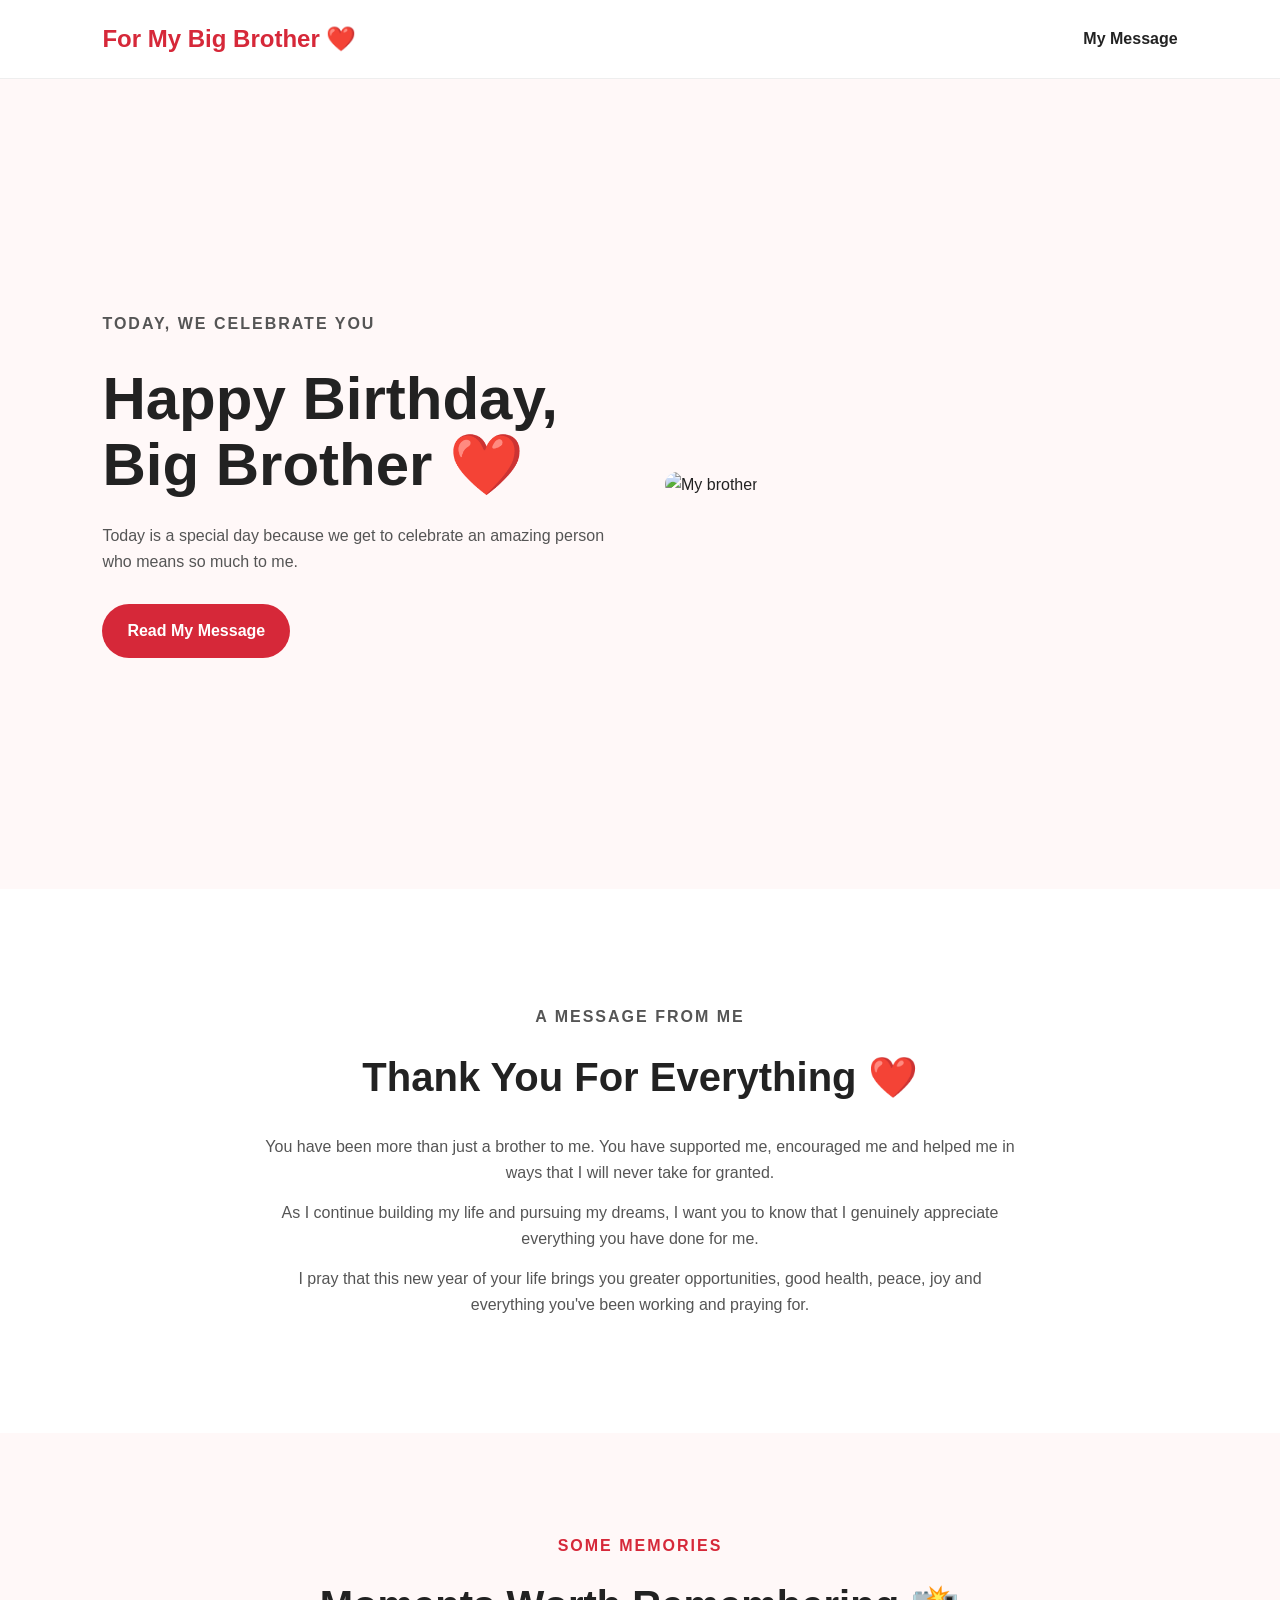
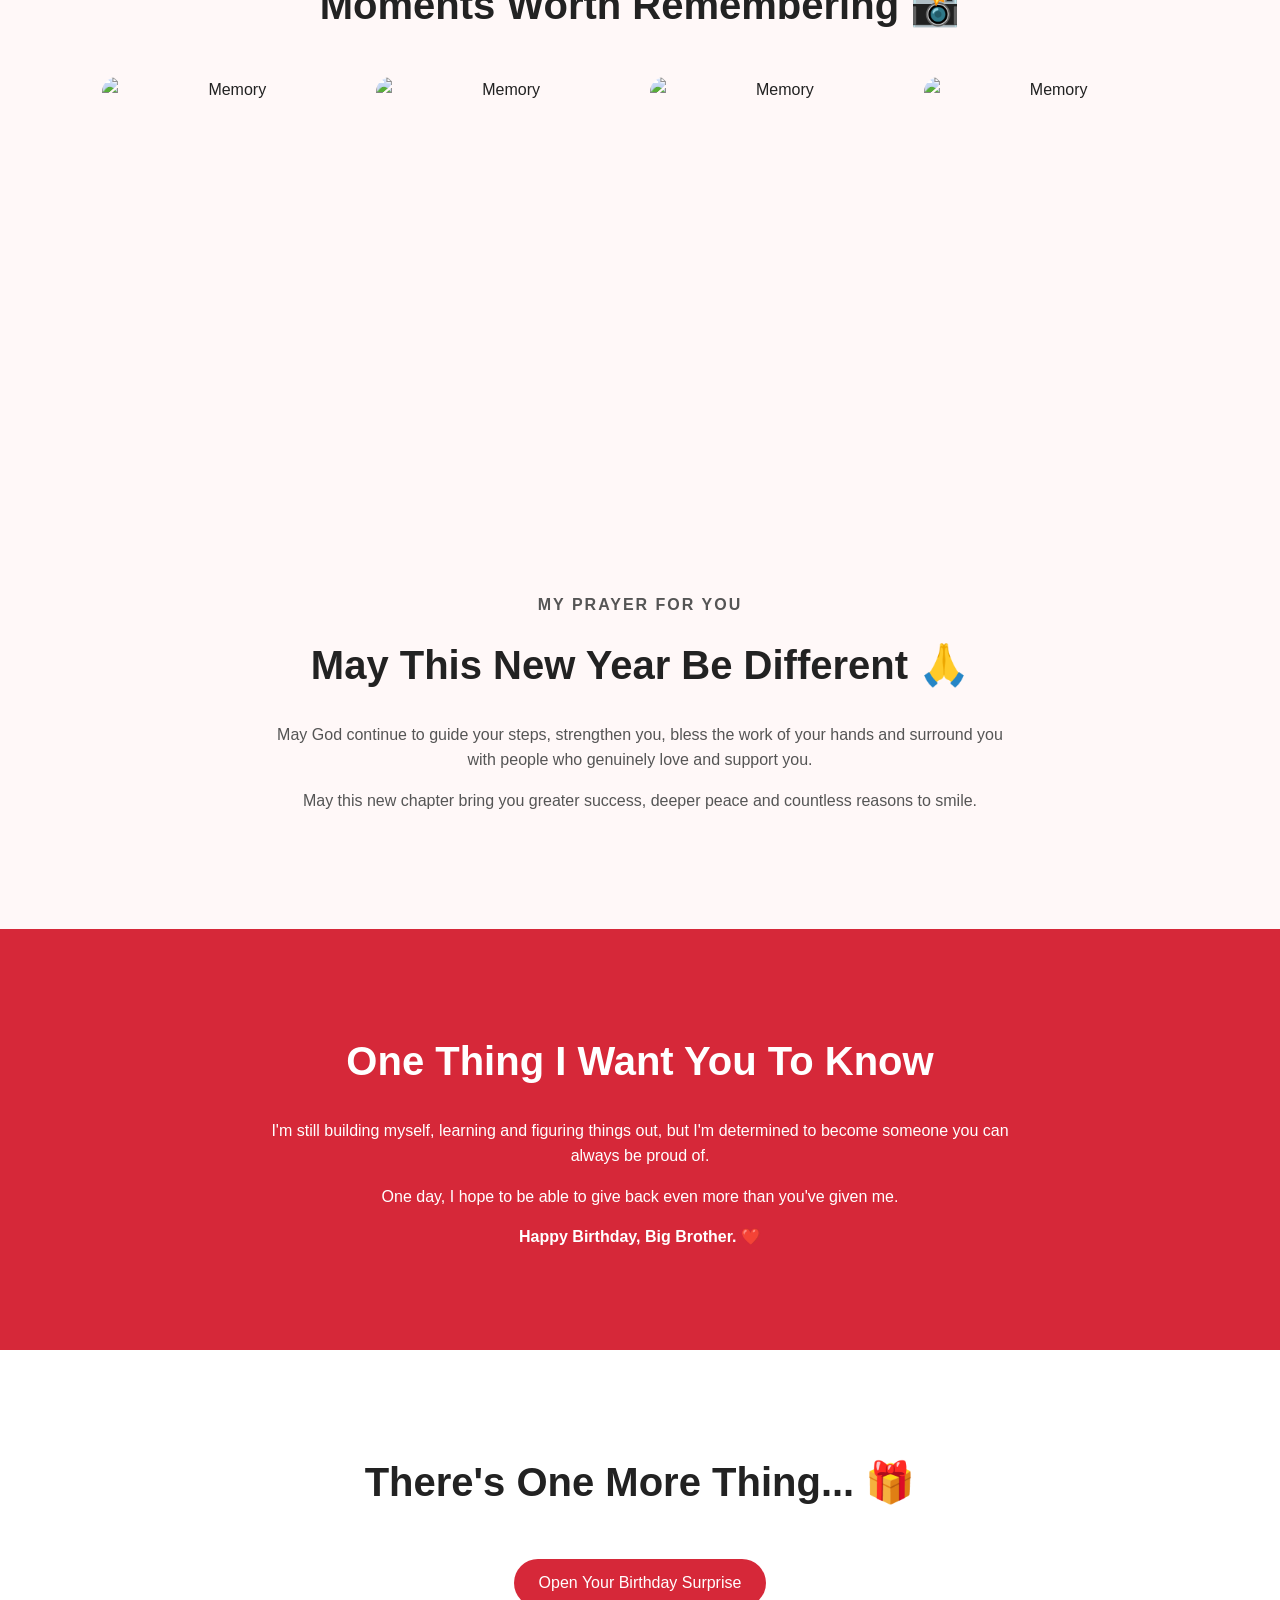
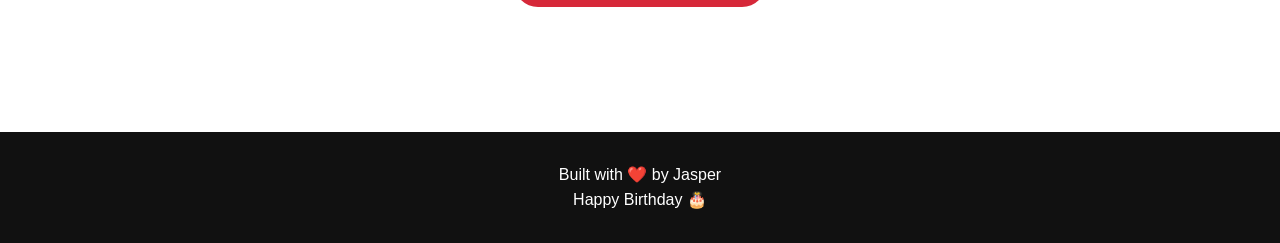
==== index.html @ bd984896 "first commit" ====
<!doctype html>
<html lang="en">
  <head>
    <meta charset="UTF-8" />
    <meta name="viewport" content="width=device-width, initial-scale=1.0" />

    <title>Happy Birthday, Big Brother ❤️</title>

    <link rel="stylesheet" href="style.css" />
  </head>

  <body>
    <header>
      <nav>
        <h2>For My Big Brother ❤️</h2>

        <a href="#message">My Message</a>
      </nav>
    </header>

    <main>
      <!-- Hero Section -->
      <section class="hero">
        <div class="hero-content">
          <p class="small-text">TODAY, WE CELEBRATE YOU</p>

          <h1>
            Happy Birthday,<br />
            Big Brother ❤️
          </h1>

          <p>
            Today is a special day because we get to celebrate an amazing person
            who means so much to me.
          </p>

          <a href="#message" class="btn"> Read My Message </a>
        </div>

        <div class="hero-image">
          <img src="images/brother1.jpg" alt="My brother" />
        </div>
      </section>

      <!-- Appreciation Section -->
      <section id="message" class="message">
        <p class="small-text">A MESSAGE FROM ME</p>

        <h2>Thank You For Everything ❤️</h2>

        <p>
          You have been more than just a brother to me. You have supported me,
          encouraged me and helped me in ways that I will never take for
          granted.
        </p>

        <p>
          As I continue building my life and pursuing my dreams, I want you to
          know that I genuinely appreciate everything you have done for me.
        </p>

        <p>
          I pray that this new year of your life brings you greater
          opportunities, good health, peace, joy and everything you've been
          working and praying for.
        </p>
      </section>

      <!-- Gallery -->
      <section class="gallery-section">
        <p class="small-text">SOME MEMORIES</p>

        <h2>Moments Worth Remembering 📸</h2>

        <div class="gallery">
          <img src="images/brother1.jpg" alt="Memory" />
          <img src="images/brother2.jpg" alt="Memory" />
          <img src="images/brother3.jpg" alt="Memory" />
          <img src="images/brother4.jpg" alt="Memory" />
        </div>
      </section>

      <!-- Prayer -->
      <section class="prayer">
        <p class="small-text">MY PRAYER FOR YOU</p>

        <h2>May This New Year Be Different 🙏</h2>

        <p>
          May God continue to guide your steps, strengthen you, bless the work
          of your hands and surround you with people who genuinely love and
          support you.
        </p>

        <p>
          May this new chapter bring you greater success, deeper peace and
          countless reasons to smile.
        </p>
      </section>

      <!-- Promise -->
      <section class="promise">
        <h2>One Thing I Want You To Know</h2>

        <p>
          I'm still building myself, learning and figuring things out, but I'm
          determined to become someone you can always be proud of.
        </p>

        <p>
          One day, I hope to be able to give back even more than you've given
          me.
        </p>

        <strong> Happy Birthday, Big Brother. ❤️ </strong>
      </section>

      <!-- Surprise -->
      <section class="surprise">
        <h2>There's One More Thing... 🎁</h2>

        <button id="surpriseBtn">Open Your Birthday Surprise</button>

        <p id="surpriseMessage"></p>
      </section>
    </main>

    <footer>
      <p>Built with ❤️ by Jasper</p>

      <p>Happy Birthday 🎂</p>
    </footer>

    <script src="script.js"></script>
  </body>
</html>
---- style.css ----
* {
    margin: 0;
    padding: 0;
    box-sizing: border-box;
}

html {
    scroll-behavior: smooth;
}

body {
    font-family: Arial, sans-serif;
    line-height: 1.6;
    background: #fff8f8;
    color: #222;
}

header {
    padding: 20px 8%;
    background: white;
    border-bottom: 1px solid #eee;
}

nav {
    display: flex;
    justify-content: space-between;
    align-items: center;
}

nav h2 {
    color: #d62839;
}

nav a {
    text-decoration: none;
    color: #222;
    font-weight: bold;
}

.hero {
    min-height: 90vh;
    padding: 70px 8%;
    display: flex;
    align-items: center;
    justify-content: space-between;
    gap: 50px;
}

.hero-content {
    flex: 1;
}

.small-text {
    color: #d62839;
    font-weight: bold;
    letter-spacing: 2px;
    margin-bottom: 15px;
}

.hero h1 {
    font-size: 60px;
    line-height: 1.1;
    margin-bottom: 25px;
}

.hero p {
    max-width: 550px;
    margin-bottom: 30px;
    color: #555;
}

.hero-image {
    flex: 1;
}

.hero-image img {
    width: 100%;
    max-width: 500px;
    height: 550px;
    object-fit: cover;
    border-radius: 25px;
}

.btn {
    display: inline-block;
    padding: 14px 25px;
    background: #d62839;
    color: white;
    text-decoration: none;
    border-radius: 30px;
    font-weight: bold;
}

.message,
.prayer,
.promise,
.surprise,
.gallery-section {
    padding: 100px 8%;
    text-align: center;
}

.message {
    background: white;
}

.message h2,
.prayer h2,
.promise h2,
.surprise h2,
.gallery-section h2 {
    font-size: 40px;
    margin-bottom: 25px;
}

.message p,
.prayer p,
.promise p {
    max-width: 750px;
    margin: 15px auto;
    color: #555;
}

.gallery {
    display: grid;
    grid-template-columns: repeat(4, 1fr);
    gap: 20px;
    margin-top: 40px;
}

.gallery img {
    width: 100%;
    height: 300px;
    object-fit: cover;
    border-radius: 15px;
}

.promise {
    background: #d62839;
    color: white;
}

.promise p {
    color: white;
}

.surprise {
    background: white;
}

.surprise button {
    border: none;
    padding: 15px 25px;
    border-radius: 30px;
    background: #d62839;
    color: white;
    font-size: 16px;
    cursor: pointer;
    margin-top: 20px;
}

#surpriseMessage {
    margin-top: 25px;
    font-size: 20px;
    font-weight: bold;
}

footer {
    padding: 30px;
    text-align: center;
    background: #111;
    color: white;
}

@media (max-width: 768px) {

    nav {
        flex-direction: column;
        gap: 10px;
        text-align: center;
    }

    .hero {
        flex-direction: column;
        text-align: center;
        padding-top: 50px;
    }

    .hero h1 {
        font-size: 42px;
    }

    .hero-image img {
        height: 400px;
    }

    .gallery {
        grid-template-columns: repeat(2, 1fr);
    }

    .gallery img {
        height: 220px;
    }

    .message h2,
    .prayer h2,
    .promise h2,
    .surprise h2,
    .gallery-section h2 {
        font-size: 30px;
    }
}
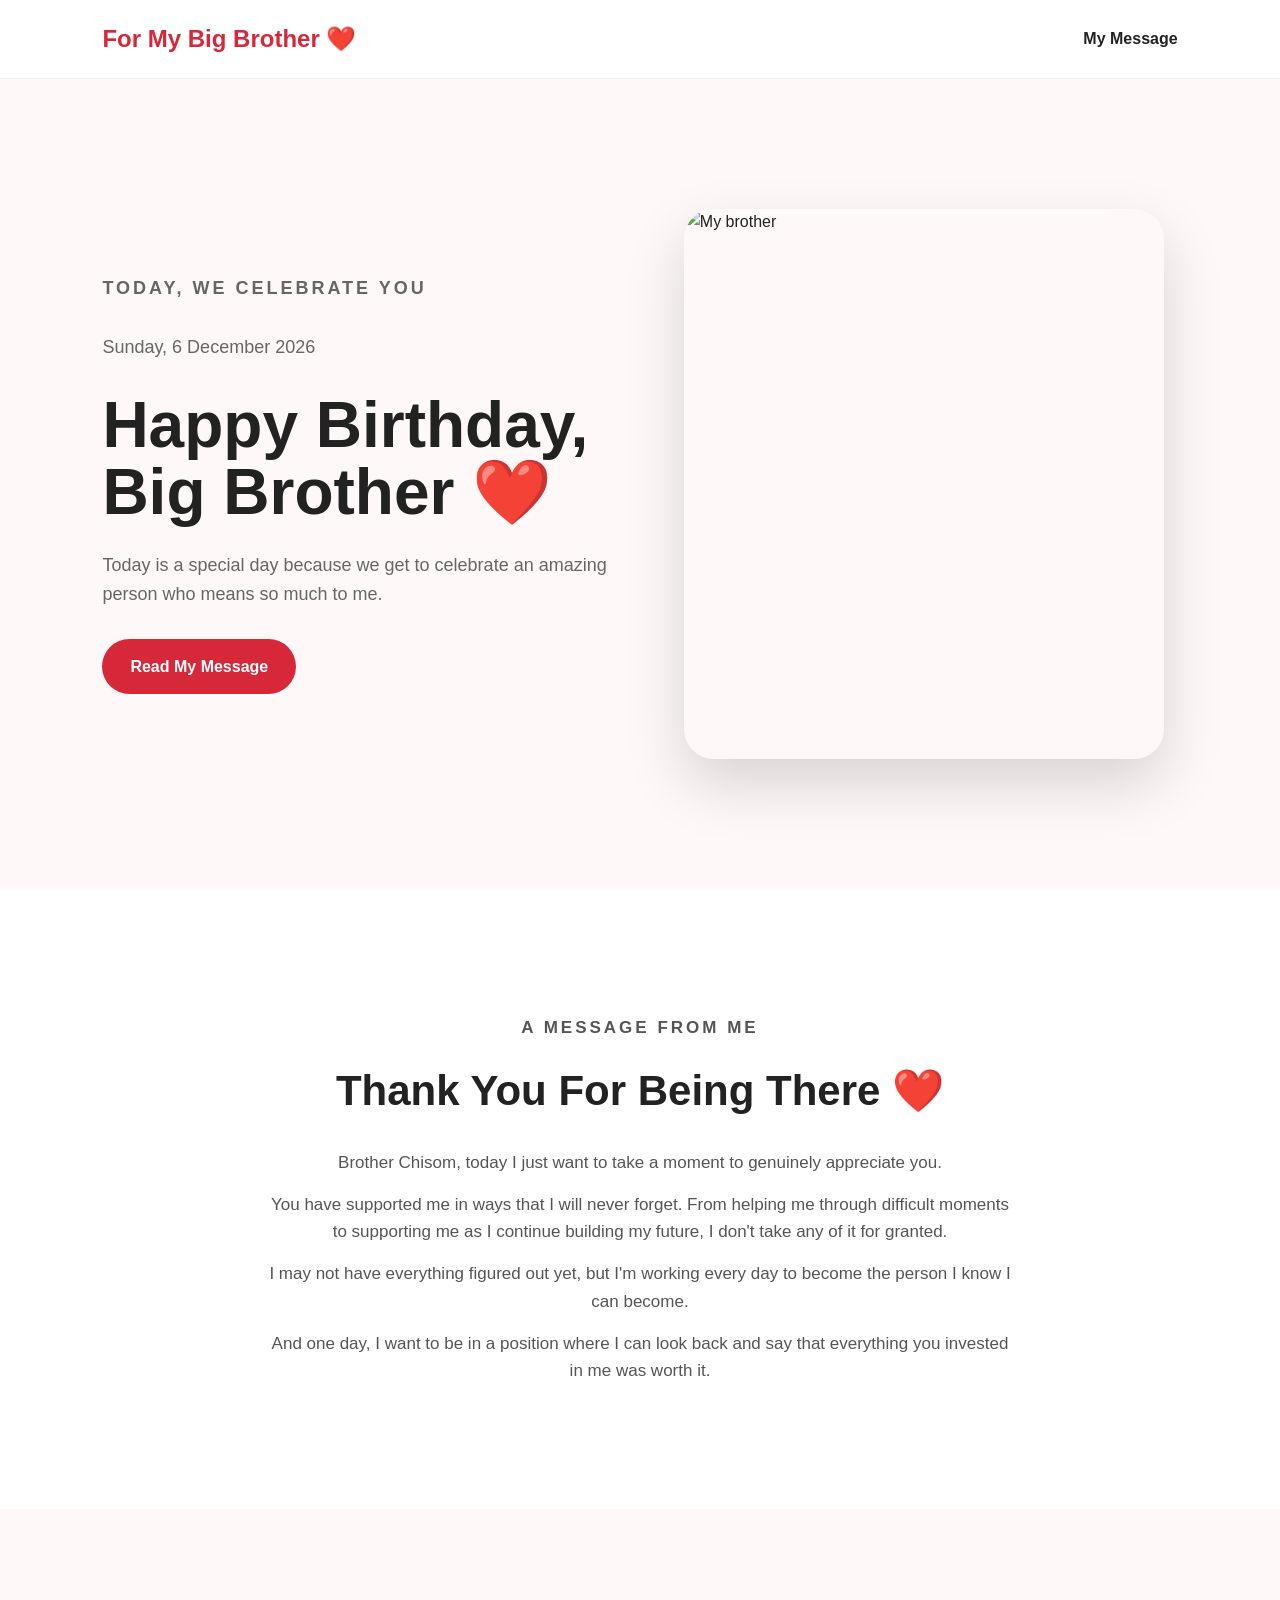
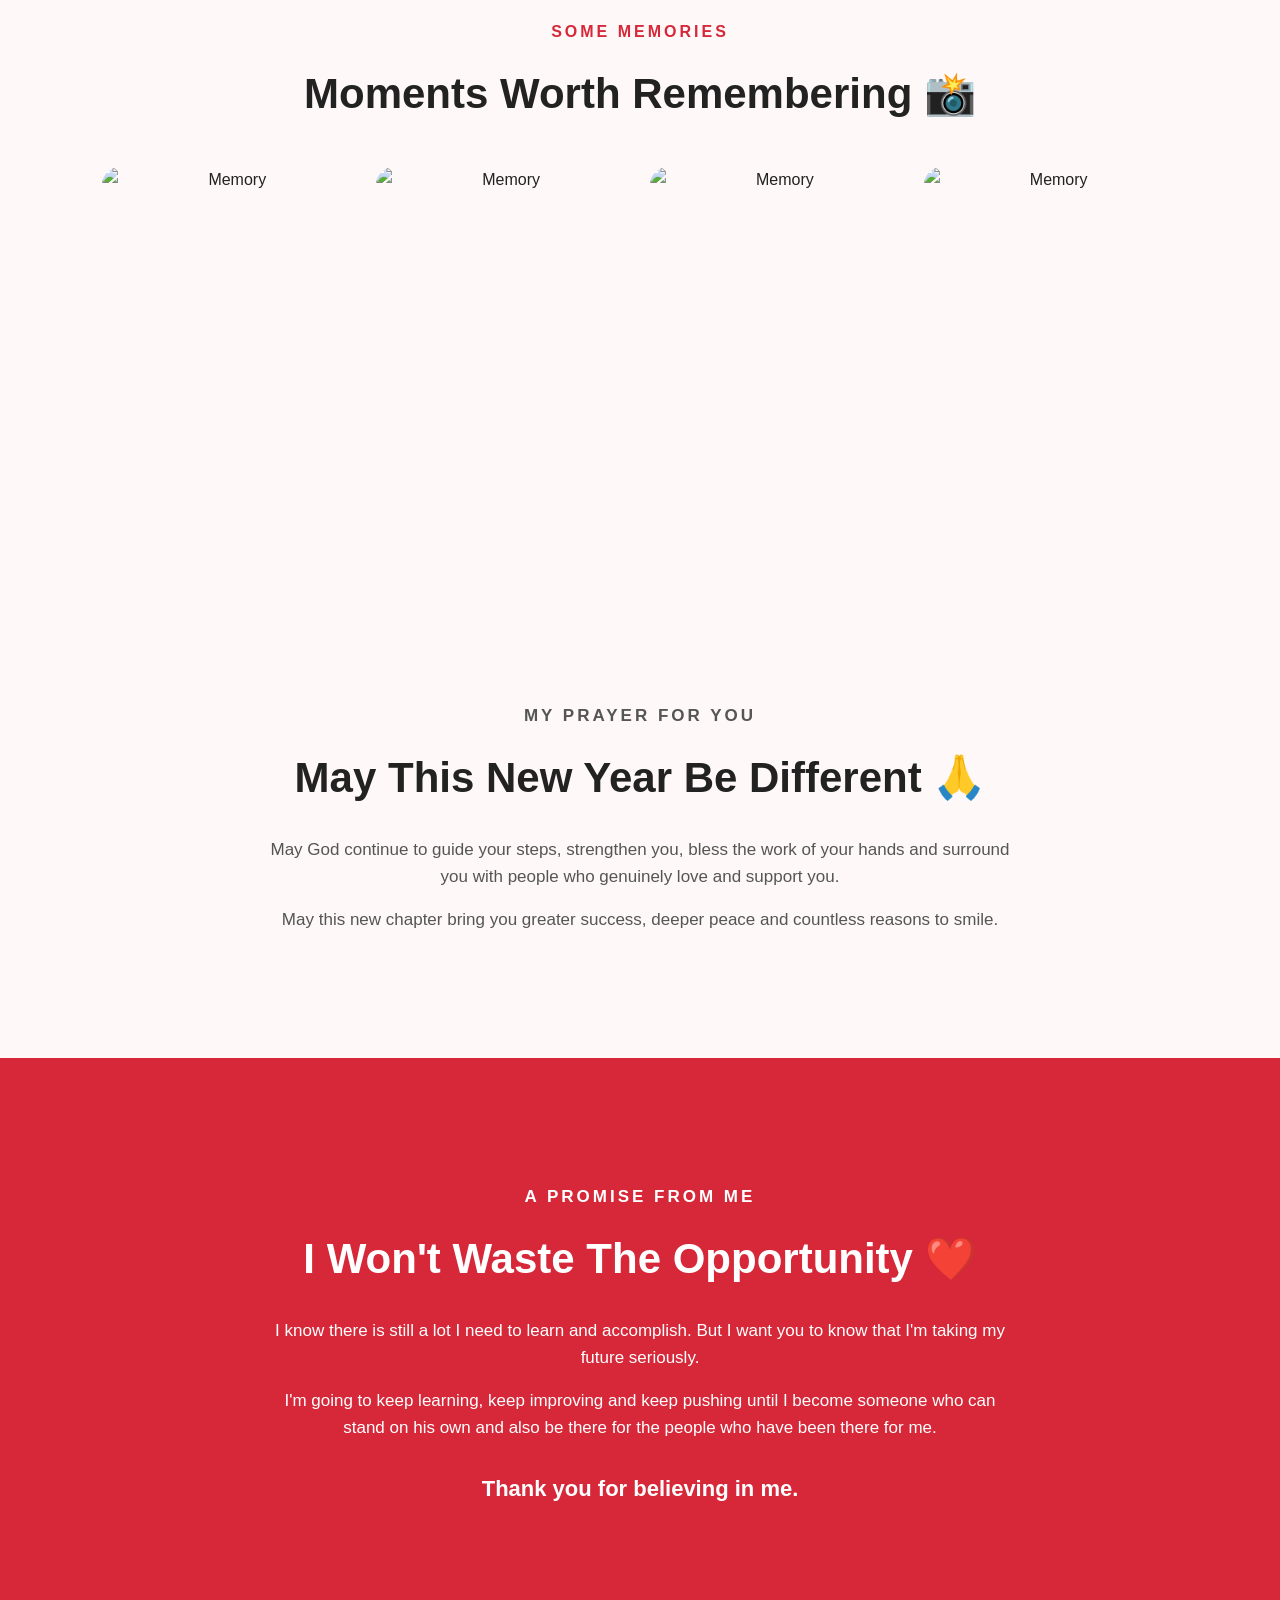
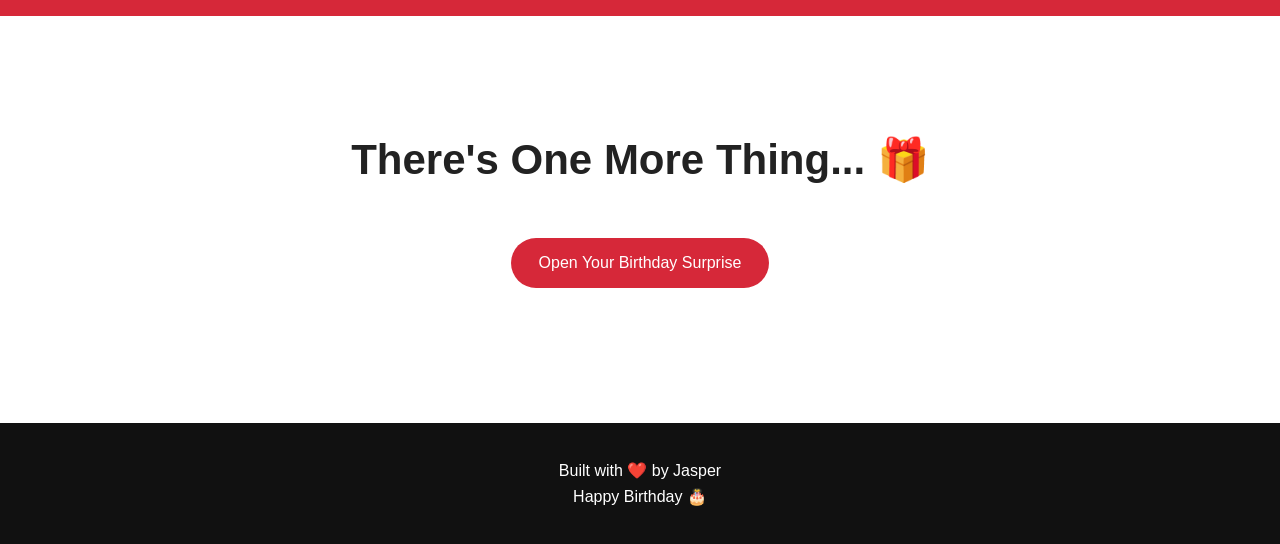
==== commit 702696ef: "Changed the style and updated the html and other functionalities in javascript" ====
--- a/index.html
+++ b/index.html
@@ -24,6 +24,8 @@
         <div class="hero-content">
           <p class="small-text">TODAY, WE CELEBRATE YOU</p>
 
+          <p id="birthdayDate"></p>
+          
           <h1>
             Happy Birthday,<br />
             Big Brother ❤️
@@ -43,28 +45,35 @@
       </section>
 
       <!-- Appreciation Section -->
-      <section id="message" class="message">
+    <section id="message" class="message">
+
         <p class="small-text">A MESSAGE FROM ME</p>
 
-        <h2>Thank You For Everything ❤️</h2>
+        <h2>Thank You For Being There ❤️</h2>
 
         <p>
-          You have been more than just a brother to me. You have supported me,
-          encouraged me and helped me in ways that I will never take for
-          granted.
+            Brother Chisom, today I just want to take a moment
+            to genuinely appreciate you.
         </p>
 
         <p>
-          As I continue building my life and pursuing my dreams, I want you to
-          know that I genuinely appreciate everything you have done for me.
+            You have supported me in ways that I will never forget.
+            From helping me through difficult moments to supporting
+            me as I continue building my future, I don't take any
+            of it for granted.
         </p>
 
         <p>
-          I pray that this new year of your life brings you greater
-          opportunities, good health, peace, joy and everything you've been
-          working and praying for.
+            I may not have everything figured out yet, but I'm working
+            every day to become the person I know I can become.
         </p>
-      </section>
+
+        <p>
+            And one day, I want to be in a position where I can look
+            back and say that everything you invested in me was worth it.
+        </p>
+
+    </section>
 
       <!-- Gallery -->
       <section class="gallery-section">
@@ -99,21 +108,29 @@
       </section>
 
       <!-- Promise -->
-      <section class="promise">
-        <h2>One Thing I Want You To Know</h2>
+     <section class="promise">
+
+        <p class="small-text">A PROMISE FROM ME</p>
+
+        <h2>I Won't Waste The Opportunity ❤️</h2>
 
         <p>
-          I'm still building myself, learning and figuring things out, but I'm
-          determined to become someone you can always be proud of.
+            I know there is still a lot I need to learn and accomplish.
+            But I want you to know that I'm taking my future seriously.
         </p>
 
         <p>
-          One day, I hope to be able to give back even more than you've given
-          me.
+            I'm going to keep learning, keep improving and keep pushing
+            until I become someone who can stand on his own and also
+            be there for the people who have been there for me.
         </p>
 
-        <strong> Happy Birthday, Big Brother. ❤️ </strong>
+        <strong>
+            Thank you for believing in me.
+        </strong>
+
       </section>
+
 
       <!-- Surprise -->
       <section class="surprise">
--- a/style.css
+++ b/style.css
@@ -17,8 +17,11 @@
 
 header {
     padding: 20px 8%;
-    background: white;
+    background: rgba(255, 255, 255, 0.95);
     border-bottom: 1px solid #eee;
+    position: sticky;
+    top: 0;
+    z-index: 1000;
 }
 
 nav {
@@ -39,11 +42,11 @@
 
 .hero {
     min-height: 90vh;
-    padding: 70px 8%;
+    padding: 80px 8%;
     display: flex;
     align-items: center;
     justify-content: space-between;
-    gap: 50px;
+    gap: 60px;
 }
 
 .hero-content {
@@ -53,42 +56,52 @@
 .small-text {
     color: #d62839;
     font-weight: bold;
-    letter-spacing: 2px;
+    letter-spacing: 3px;
     margin-bottom: 15px;
 }
 
 .hero h1 {
-    font-size: 60px;
-    line-height: 1.1;
+    font-size: 64px;
+    line-height: 1.05;
     margin-bottom: 25px;
 }
 
 .hero p {
     max-width: 550px;
     margin-bottom: 30px;
-    color: #555;
+    color: #666;
+    font-size: 18px;
 }
 
 .hero-image {
     flex: 1;
+    display: flex;
+    justify-content: center;
 }
 
 .hero-image img {
     width: 100%;
-    max-width: 500px;
+    max-width: 480px;
     height: 550px;
     object-fit: cover;
-    border-radius: 25px;
+    border-radius: 30px;
+    box-shadow: 0 25px 60px rgba(0, 0, 0, 0.15);
 }
 
 .btn {
     display: inline-block;
-    padding: 14px 25px;
+    padding: 15px 28px;
     background: #d62839;
     color: white;
     text-decoration: none;
     border-radius: 30px;
     font-weight: bold;
+    transition: 0.3s;
+}
+
+.btn:hover {
+    transform: translateY(-3px);
+    background: #b71f30;
 }
 
 .message,
@@ -96,7 +109,7 @@
 .promise,
 .surprise,
 .gallery-section {
-    padding: 100px 8%;
+    padding: 110px 8%;
     text-align: center;
 }
 
@@ -109,7 +122,7 @@
 .promise h2,
 .surprise h2,
 .gallery-section h2 {
-    font-size: 40px;
+    font-size: 42px;
     margin-bottom: 25px;
 }
 
@@ -119,6 +132,7 @@
     max-width: 750px;
     margin: 15px auto;
     color: #555;
+    font-size: 17px;
 }
 
 .gallery {
@@ -132,7 +146,12 @@
     width: 100%;
     height: 300px;
     object-fit: cover;
-    border-radius: 15px;
+    border-radius: 18px;
+    transition: 0.4s;
+}
+
+.gallery img:hover {
+    transform: scale(1.04);
 }
 
 .promise {
@@ -144,19 +163,30 @@
     color: white;
 }
 
+.promise strong {
+    display: block;
+    margin-top: 30px;
+    font-size: 22px;
+}
+
 .surprise {
     background: white;
 }
 
 .surprise button {
     border: none;
-    padding: 15px 25px;
+    padding: 16px 28px;
     border-radius: 30px;
     background: #d62839;
     color: white;
     font-size: 16px;
     cursor: pointer;
     margin-top: 20px;
+    transition: 0.3s;
+}
+
+.surprise button:hover {
+    transform: translateY(-3px);
 }
 
 #surpriseMessage {
@@ -166,7 +196,7 @@
 }
 
 footer {
-    padding: 30px;
+    padding: 35px;
     text-align: center;
     background: #111;
     color: white;
@@ -187,7 +217,11 @@
     }
 
     .hero h1 {
-        font-size: 42px;
+        font-size: 44px;
+    }
+
+    .hero p {
+        font-size: 16px;
     }
 
     .hero-image img {
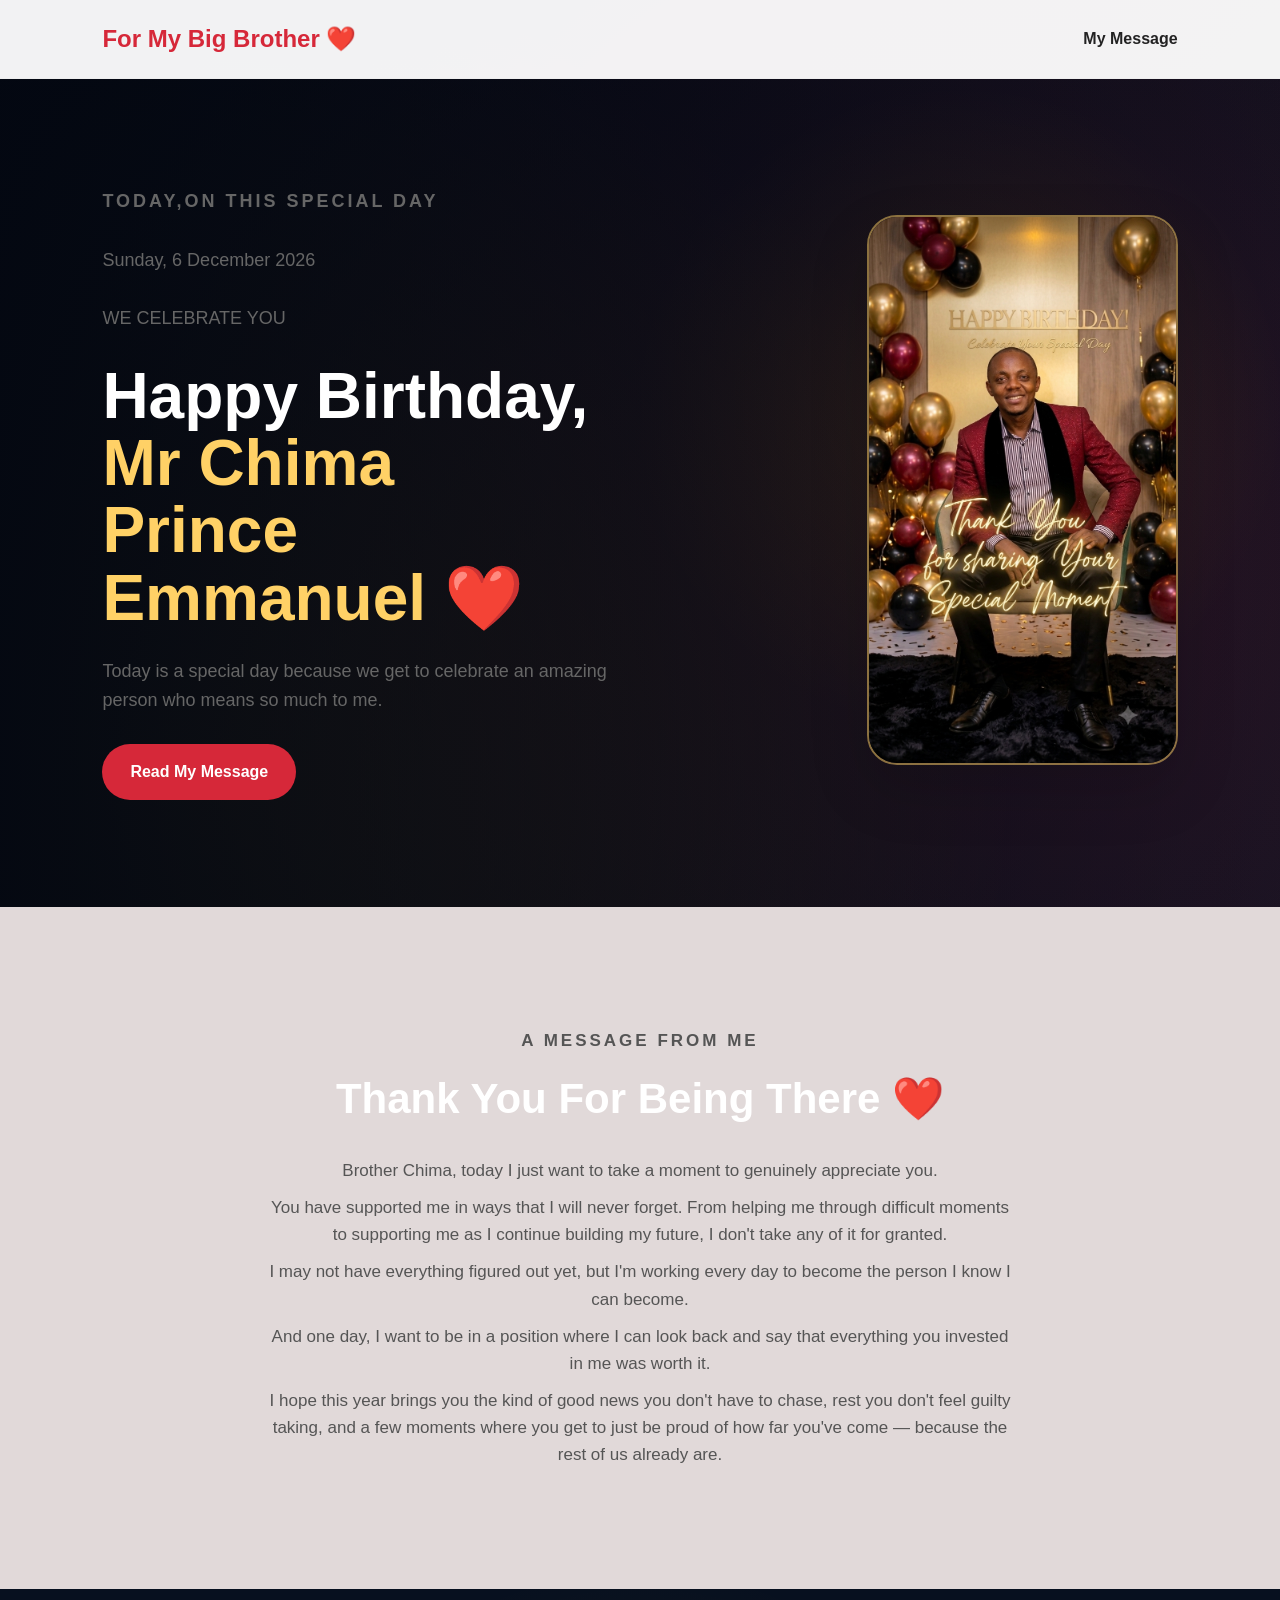
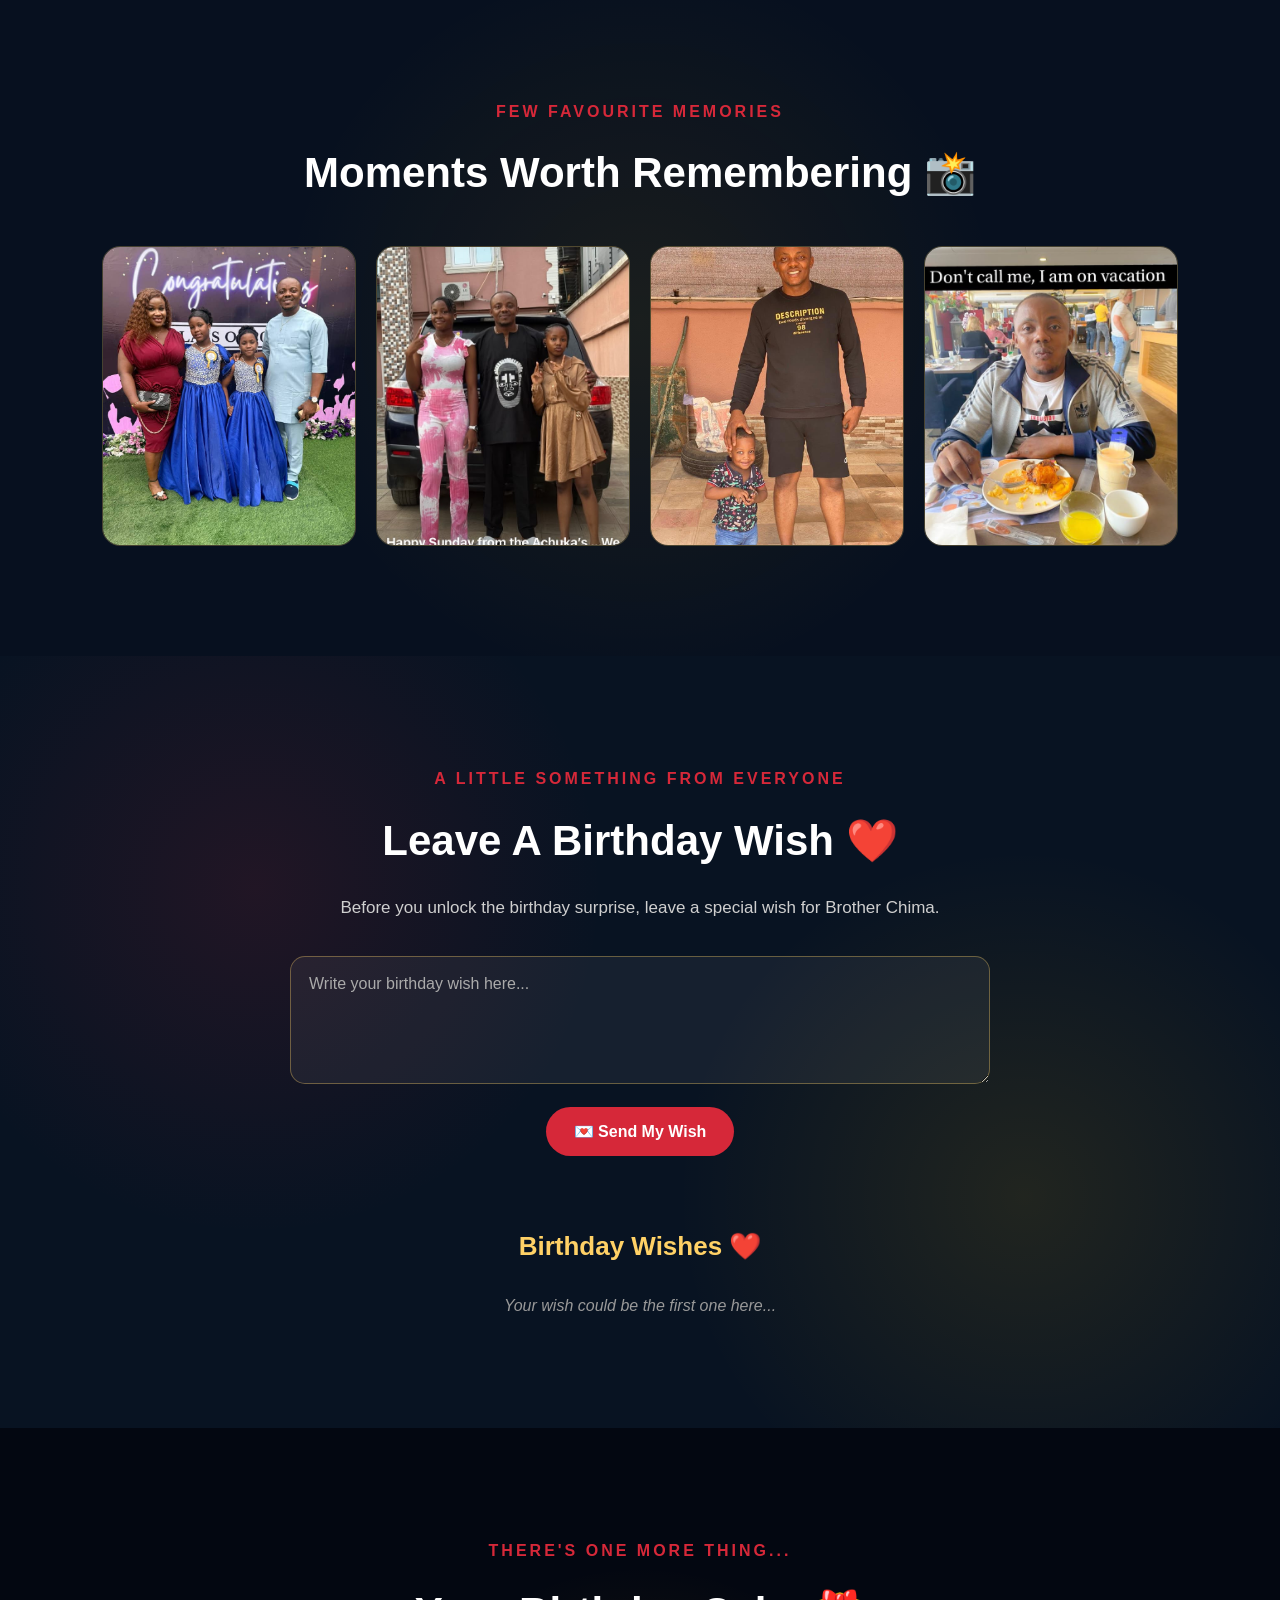
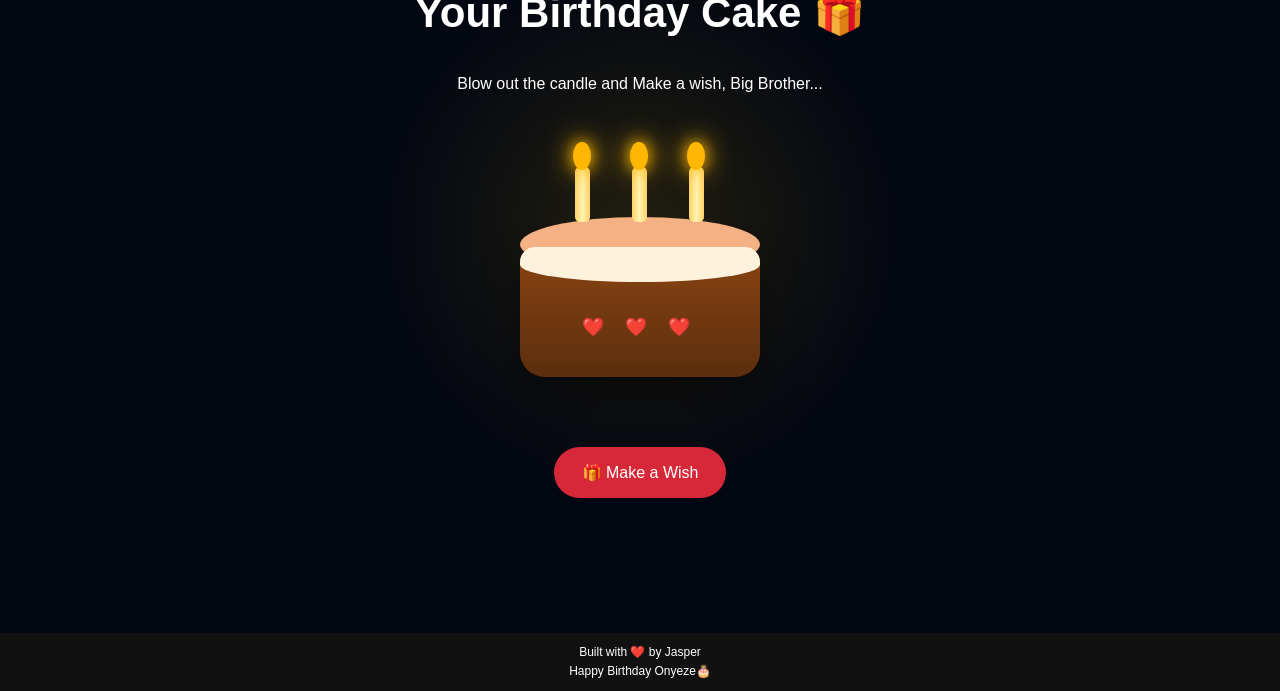
==== commit 2e7289a0: "added features" ====
--- a/index.html
+++ b/index.html
@@ -4,7 +4,7 @@
     <meta charset="UTF-8" />
     <meta name="viewport" content="width=device-width, initial-scale=1.0" />
 
-    <title>Happy Birthday, Big Brother ❤️</title>
+    <title>Happy Birthday Onyeze ❤️</title>
 
     <link rel="stylesheet" href="style.css" />
   </head>
@@ -22,13 +22,15 @@
       <!-- Hero Section -->
       <section class="hero">
         <div class="hero-content">
-          <p class="small-text">TODAY, WE CELEBRATE YOU</p>
+          <p class="small-text">TODAY,ON THIS SPECIAL DAY</p>
 
           <p id="birthdayDate"></p>
-          
+
+          <P>WE CELEBRATE YOU</P>
+
           <h1>
             Happy Birthday,<br />
-            Big Brother ❤️
+            <span class="gold-text">Mr Chima <br> Prince <br> Emmanuel</span> ❤️
           </h1>
 
           <p>
@@ -40,103 +42,123 @@
         </div>
 
         <div class="hero-image">
-          <img src="images/brother1.jpg" alt="My brother" />
+          <img src="images/brother.SittedCorrectWtriteUp.png" alt="My brother" />
         </div>
       </section>
 
       <!-- Appreciation Section -->
-    <section id="message" class="message">
-
+      <section id="message" class="message">
         <p class="small-text">A MESSAGE FROM ME</p>
 
         <h2>Thank You For Being There ❤️</h2>
 
         <p>
-            Brother Chisom, today I just want to take a moment
-            to genuinely appreciate you.
+          Brother Chima, today I just want to take a moment to genuinely
+          appreciate you.
         </p>
 
         <p>
-            You have supported me in ways that I will never forget.
-            From helping me through difficult moments to supporting
-            me as I continue building my future, I don't take any
-            of it for granted.
+          You have supported me in ways that I will never forget. From helping
+          me through difficult moments to supporting me as I continue building
+          my future, I don't take any of it for granted.
         </p>
 
         <p>
-            I may not have everything figured out yet, but I'm working
-            every day to become the person I know I can become.
+          I may not have everything figured out yet, but I'm working every day
+          to become the person I know I can become.
         </p>
 
         <p>
-            And one day, I want to be in a position where I can look
-            back and say that everything you invested in me was worth it.
+          And one day, I want to be in a position where I can look back and say
+          that everything you invested in me was worth it.
         </p>
 
-    </section>
+         <p>I hope this year brings you the kind of good news you don't have to chase, 
+            rest you don't feel guilty taking, and a few moments where you get to just be proud of how far you've come — because the rest of us already are.
+         </p>
+   
+      </section>
 
       <!-- Gallery -->
       <section class="gallery-section">
-        <p class="small-text">SOME MEMORIES</p>
+        <p class="small-text"> FEW FAVOURITE MEMORIES</p>
 
         <h2>Moments Worth Remembering 📸</h2>
 
         <div class="gallery">
-          <img src="images/brother1.jpg" alt="Memory" />
-          <img src="images/brother2.jpg" alt="Memory" />
-          <img src="images/brother3.jpg" alt="Memory" />
-          <img src="images/brother4.jpg" alt="Memory" />
+          <img src="images/brother. WithWife&Twins.jpg" alt="Memory" />
+          <img src="images/brother.WithAmy&Sommie.jpg" alt="Memory" />
+          <img src="images/brother.WithSmallChimaobi.jpg" alt="Memory" />
+          <img src="images/brother.Eating.jpg" alt="Memory" />
         </div>
       </section>
 
-      <!-- Prayer -->
-      <section class="prayer">
-        <p class="small-text">MY PRAYER FOR YOU</p>
+      <!-- Birthday Wishes -->
+      <section class="wishes-section">
+        <p class="small-text">A LITTLE SOMETHING FROM EVERYONE</p>
 
-        <h2>May This New Year Be Different 🙏</h2>
+        <h2>Leave A Birthday Wish ❤️</h2>
 
         <p>
-          May God continue to guide your steps, strengthen you, bless the work
-          of your hands and surround you with people who genuinely love and
-          support you.
+          Before you unlock the birthday surprise, leave a special wish
+          for Brother Chima.
         </p>
 
-        <p>
-          May this new chapter bring you greater success, deeper peace and
-          countless reasons to smile.
-        </p>
-      </section>
+        <div class="wish-form">
+          <textarea
+            id="wishInput"
+            placeholder="Write your birthday wish here..."
+            rows="5"
+          ></textarea>
 
-      <!-- Promise -->
-     <section class="promise">
+          <button id="wishBtn">💌 Send My Wish</button>
+        </div>
 
-        <p class="small-text">A PROMISE FROM ME</p>
+        <div class="wishes-display">
+          <h3>Birthday Wishes ❤️</h3>
 
-        <h2>I Won't Waste The Opportunity ❤️</h2>
-
-        <p>
-            I know there is still a lot I need to learn and accomplish.
-            But I want you to know that I'm taking my future seriously.
-        </p>
-
-        <p>
-            I'm going to keep learning, keep improving and keep pushing
-            until I become someone who can stand on his own and also
-            be there for the people who have been there for me.
-        </p>
-
-        <strong>
-            Thank you for believing in me.
-        </strong>
-
+          <div id="wishesList">
+            <p class="empty-wishes">
+              Your wish could be the first one here...
+            </p>
+          </div>
+        </div>
       </section>
 
 
       <!-- Surprise -->
       <section class="surprise">
-        <h2>There's One More Thing... 🎁</h2>
+        <p class="small-text">THERE'S ONE MORE THING...</p>
 
-        <button id="surpriseBtn">Open Your Birthday Surprise</button>
+        <h2>Your Birthday Cake 🎁</h2>
+
+        <p>Blow out the candle and Make a wish, Big Brother...</p>
+
+        <div class="cake-container">
+          <div class="cake">
+            <div class="candle candle-one">
+              <div class="flame"></div>
+            </div>
+
+            <div class="candle candle-two">
+              <div class="flame"></div>
+            </div>
+
+            <div class="candle candle-three">
+              <div class="flame"></div>
+            </div>
+
+            <div class="cake-top"></div>
+
+            <div class="cake-body">
+              <div class="icing"></div>
+
+              <div class="cake-decoration">❤️ ❤️ ❤️</div>
+            </div>
+          </div>
+        </div>
+
+        <button id="surpriseBtn">🎁 Make a Wish</button>
 
         <p id="surpriseMessage"></p>
       </section>
@@ -145,7 +167,7 @@
     <footer>
       <p>Built with ❤️ by Jasper</p>
 
-      <p>Happy Birthday 🎂</p>
+      <p>Happy Birthday Onyeze🎂</p>
     </footer>
 
     <script src="script.js"></script>
--- a/style.css
+++ b/style.css
@@ -1,120 +1,161 @@
 * {
-    margin: 0;
-    padding: 0;
-    box-sizing: border-box;
+  margin: 0;
+  padding: 0;
+  box-sizing: border-box;
 }
 
 html {
-    scroll-behavior: smooth;
+  scroll-behavior: smooth;
 }
 
 body {
-    font-family: Arial, sans-serif;
-    line-height: 1.6;
-    background: #fff8f8;
-    color: #222;
+  font-family: Arial, sans-serif;
+  line-height: 1.6;
+  color: #fff;
+  background:
+    radial-gradient(
+      circle at 15% 20%,
+      rgba(255, 193, 7, 0.18),
+      transparent 25%
+    ),
+    radial-gradient(circle at 85% 15%, rgba(214, 40, 57, 0.2), transparent 30%),
+    linear-gradient(135deg, #050b18, #0b1729 50%, #030711);
+  overflow-x: hidden;
 }
 
 header {
-    padding: 20px 8%;
-    background: rgba(255, 255, 255, 0.95);
-    border-bottom: 1px solid #eee;
-    position: sticky;
-    top: 0;
-    z-index: 1000;
+  padding: 20px 8%;
+  background: rgba(255, 255, 255, 0.95);
+  border-bottom: 1px solid #eee;
+  position: sticky;
+  top: 0;
+  z-index: 1000;
 }
 
 nav {
-    display: flex;
-    justify-content: space-between;
-    align-items: center;
+  display: flex;
+  justify-content: space-between;
+  align-items: center;
 }
 
 nav h2 {
-    color: #d62839;
+  color: #d62839;
 }
 
 nav a {
-    text-decoration: none;
-    color: #222;
-    font-weight: bold;
+  text-decoration: none;
+  color: #222;
+  font-weight: bold;
 }
 
 .hero {
-    min-height: 90vh;
-    padding: 80px 8%;
-    display: flex;
-    align-items: center;
-    justify-content: space-between;
-    gap: 60px;
+  min-height: 92vh;
+  padding: 80px 8%;
+  display: flex;
+  align-items: center;
+  justify-content: space-between;
+  gap: 60px;
+
+  background:
+    linear-gradient(
+      90deg,
+      rgba(3, 7, 17, 0.95),
+      rgba(3, 7, 17, 0.65),
+      rgba(3, 7, 17, 0.25)
+    ),
+    radial-gradient(circle at 75% 40%, rgba(255, 193, 7, 0.15), transparent 30%);
+
+  position: relative;
+  overflow: hidden;
 }
 
 .hero-content {
-    flex: 1;
+  flex: 1;
 }
 
 .small-text {
-    color: #d62839;
-    font-weight: bold;
-    letter-spacing: 3px;
-    margin-bottom: 15px;
+  color: #d62839;
+  font-weight: bold;
+  letter-spacing: 3px;
+  margin-bottom: 15px;
 }
 
 .hero h1 {
-    font-size: 64px;
-    line-height: 1.05;
-    margin-bottom: 25px;
+  font-size: 64px;
+  line-height: 1.05;
+  margin-bottom: 25px;
+  color: white;
 }
 
 .hero p {
-    max-width: 550px;
-    margin-bottom: 30px;
-    color: #666;
-    font-size: 18px;
-}
-
-.hero-image {
-    flex: 1;
-    display: flex;
-    justify-content: center;
+  max-width: 550px;
+  margin-bottom: 30px;
+  color: #666;
+  font-size: 18px;
 }
 
 .hero-image img {
-    width: 100%;
-    max-width: 480px;
-    height: 550px;
-    object-fit: cover;
-    border-radius: 30px;
-    box-shadow: 0 25px 60px rgba(0, 0, 0, 0.15);
+  width: 100%;
+  max-width: 480px;
+  height: 550px;
+  object-fit: cover;
+  border-radius: 30px;
+
+  border: 2px solid rgba(255, 209, 102, 0.5);
+
+  box-shadow:
+    0 0 40px rgba(255, 193, 7, 0.18),
+    0 25px 60px rgba(0, 0, 0, 0.5);
+}
+
+.hero-image img {
+  width: 100%;
+  max-width: 480px;
+  height: 550px;
+  object-fit: cover;
+  border-radius: 30px;
+  box-shadow: 0 25px 60px rgba(0, 0, 0, 0.15);
+}
+
+.gold-text {
+  color: #ffd166;
 }
 
 .btn {
-    display: inline-block;
-    padding: 15px 28px;
-    background: #d62839;
-    color: white;
-    text-decoration: none;
-    border-radius: 30px;
-    font-weight: bold;
-    transition: 0.3s;
+  display: inline-block;
+  padding: 15px 28px;
+  background: #d62839;
+  color: white;
+  text-decoration: none;
+  border-radius: 30px;
+  font-weight: bold;
+  transition: 0.3s;
 }
 
 .btn:hover {
-    transform: translateY(-3px);
-    background: #b71f30;
+  transform: translateY(-3px);
+  background: #b71f30;
 }
 
 .message,
 .prayer,
 .promise,
-.surprise,
+.surprise {
+  padding: 110px 8%;
+  text-align: center;
+}
+
 .gallery-section {
-    padding: 110px 8%;
-    text-align: center;
+  padding: 110px 8%;
+  text-align: center;
+
+  background:
+    radial-gradient(circle at center, rgba(255, 193, 7, 0.08), transparent 50%),
+    #07101f;
 }
 
 .message {
-    background: white;
+  background: rgb(225, 217, 217);
 }
 
 .message h2,
@@ -122,125 +163,454 @@
 .promise h2,
 .surprise h2,
 .gallery-section h2 {
-    font-size: 42px;
-    margin-bottom: 25px;
+  font-size: 42px;
+  margin-bottom: 25px;
 }
 
 .message p,
 .prayer p,
 .promise p {
-    max-width: 750px;
-    margin: 15px auto;
-    color: #555;
-    font-size: 17px;
+  max-width: 750px;
+  margin: 10px auto;
+  color: #555;
+  font-size: 17px;
 }
 
 .gallery {
-    display: grid;
-    grid-template-columns: repeat(4, 1fr);
-    gap: 20px;
-    margin-top: 40px;
+  display: grid;
+  grid-template-columns: repeat(4, 1fr);
+  gap: 20px;
+  margin-top: 40px;
 }
 
 .gallery img {
-    width: 100%;
-    height: 300px;
-    object-fit: cover;
-    border-radius: 18px;
-    transition: 0.4s;
+  width: 100%;
+  height: 300px;
+  object-fit: cover;
+  border-radius: 18px;
+
+  border: 1px solid rgba(255, 209, 102, 0.25);
+
+  transition:
+    transform 0.4s,
+    box-shadow 0.4s;
 }
 
 .gallery img:hover {
-    transform: scale(1.04);
+  transform: translateY(-8px) scale(1.03);
+
+  box-shadow: 0 15px 40px rgba(0, 0, 0, 0.4);
 }
 
 .promise {
-    background: #d62839;
-    color: white;
+  background: linear-gradient(135deg, #9c6b00, #d49b20, #8a5a00);
+  color: white;
 }
 
 .promise p {
-    color: white;
+  color: white;
 }
 
 .promise strong {
-    display: block;
-    margin-top: 30px;
-    font-size: 22px;
+  display: block;
+  margin-top: 20px;
+  font-size: 22px;
 }
 
 .surprise {
-    background: white;
+  background:
+    radial-gradient(circle at center, rgba(255, 193, 7, 0.12), transparent 35%),
+    #030711;
+  color: white;
 }
 
 .surprise button {
-    border: none;
-    padding: 16px 28px;
-    border-radius: 30px;
-    background: #d62839;
-    color: white;
+  border: none;
+  padding: 16px 28px;
+  border-radius: 30px;
+  background: #d62839;
+  color: white;
+  font-size: 16px;
+  cursor: pointer;
+  margin-top: 20px;
+  transition: 0.3s;
+}
+
+.surprise button:hover {
+  transform: translateY(-3px);
+}
+
+#surpriseMessage {
+  margin-top: 25px;
+  font-size: 20px;
+  font-weight: bold;
+}
+
+.cake-container {
+  display: flex;
+  justify-content: center;
+  align-items: center;
+  margin: 50px 0;
+}
+
+.cake {
+  position: relative;
+  width: 280px;
+  height: 230px;
+}
+
+.cake-body {
+  position: absolute;
+  bottom: 0;
+  left: 20px;
+
+  width: 240px;
+  height: 130px;
+
+  background: linear-gradient(to bottom, #8b4513, #5c2e0d);
+
+  border-radius: 15px 15px 25px 25px;
+
+  box-shadow: 0 20px 40px rgba(0, 0, 0, 0.4);
+}
+
+.cake-top {
+  position: absolute;
+
+  width: 240px;
+  height: 55px;
+
+  left: 20px;
+  top: 70px;
+
+  background: #f4b183;
+
+  border-radius: 50%;
+
+  z-index: 3;
+}
+
+.icing {
+  position: absolute;
+
+  width: 240px;
+  height: 35px;
+
+  top: 0;
+  left: 0;
+
+  background: #fff1dc;
+
+  border-radius: 15px 15px 50% 50%;
+
+  z-index: 5;
+}
+
+.cake-decoration {
+  position: absolute;
+
+  width: 100%;
+  text-align: center;
+
+  bottom: 35px;
+
+  font-size: 18px;
+
+  letter-spacing: 8px;
+}
+
+.candle {
+  position: absolute;
+
+  width: 15px;
+  height: 55px;
+
+  background: linear-gradient(to right, #ffd166, #fff3b0, #ffd166);
+
+  top: 20px;
+
+  border-radius: 5px;
+
+  z-index: 10;
+}
+
+.candle-one {
+  left: 75px;
+}
+
+.candle-two {
+  left: 132px;
+}
+
+.candle-three {
+  left: 189px;
+}
+
+.flame {
+  position: absolute;
+
+  width: 18px;
+  height: 28px;
+
+  background: #ffb703;
+
+  border-radius: 50% 50% 50% 50%;
+
+  top: -25px;
+  left: -2px;
+
+  box-shadow:
+    0 0 15px #ffb703,
+    0 0 30px #ffb703;
+
+  animation: flicker 0.5s infinite alternate;
+}
+
+@keyframes flicker {
+  from {
+    transform: scale(1);
+    opacity: 1;
+  }
+
+  to {
+    transform: scale(0.75);
+    opacity: 0.7;
+  }
+}
+
+.cake {
+  animation: cakeFloat 3s ease-in-out infinite;
+}
+
+@keyframes cakeFloat {
+  0% {
+    transform: translateY(0);
+  }
+
+  50% {
+    transform: translateY(-10px);
+  }
+
+  100% {
+    transform: translateY(0);
+  }
+}
+/* Birthday Wishes */
+
+.wishes-section {
+  padding: 110px 8%;
+  text-align: center;
+
+  background:
+    radial-gradient(
+      circle at 20% 30%,
+      rgba(214, 40, 57, 0.12),
+      transparent 30%
+    ),
+    radial-gradient(
+      circle at 80% 70%,
+      rgba(255, 193, 7, 0.1),
+      transparent 30%
+    ),
+    #081322;
+}
+
+.wishes-section h2 {
+  font-size: 42px;
+  margin-bottom: 20px;
+}
+
+.wishes-section > p:not(.small-text) {
+  max-width: 650px;
+  margin: 0 auto 35px;
+  color: #cfcfcf;
+  font-size: 17px;
+}
+
+.wish-form {
+  max-width: 700px;
+  margin: 0 auto;
+}
+
+#wishInput {
+  width: 100%;
+  padding: 18px;
+  border: 1px solid rgba(255, 209, 102, 0.35);
+  border-radius: 15px;
+
+  background: rgba(255, 255, 255, 0.06);
+  color: white;
+
+  font-family: Arial, sans-serif;
+  font-size: 16px;
+
+  resize: vertical;
+  outline: none;
+
+  transition: 0.3s;
+}
+
+#wishInput::placeholder {
+  color: #aaa;
+}
+
+#wishInput:focus {
+  border-color: #ffd166;
+  box-shadow: 0 0 20px rgba(255, 193, 7, 0.12);
+}
+
+#wishBtn {
+  border: none;
+  padding: 15px 28px;
+  margin-top: 15px;
+
+  border-radius: 30px;
+
+  background: #d62839;
+  color: white;
+
+  font-size: 16px;
+  font-weight: bold;
+
+  cursor: pointer;
+  transition: 0.3s;
+}
+
+#wishBtn:hover {
+  transform: translateY(-3px);
+  background: #b71f30;
+}
+
+.wishes-display {
+  max-width: 800px;
+  margin: 70px auto 0;
+  text-align: left;
+}
+
+.wishes-display h3 {
+  text-align: center;
+  color: #ffd166;
+  font-size: 26px;
+  margin-bottom: 25px;
+}
+
+#wishesList {
+  display: flex;
+  flex-direction: column;
+  gap: 15px;
+}
+
+.empty-wishes {
+  text-align: center;
+  color: #999;
+  font-style: italic;
+}
+
+.wish-card {
+  padding: 20px;
+  border-radius: 15px;
+
+  background: rgba(255, 255, 255, 0.06);
+  border: 1px solid rgba(255, 209, 102, 0.15);
+
+  box-shadow: 0 10px 30px rgba(0, 0, 0, 0.2);
+
+  animation: wishAppear 0.5s ease;
+}
+
+.wish-card p {
+  margin: 0;
+  color: #eee;
+  font-size: 16px;
+  line-height: 1.7;
+}
+
+.delete-wish {
+  margin-top: 12px;
+  padding: 8px 14px;
+
+  border: none;
+  border-radius: 20px;
+
+  background: rgba(214, 40, 57, 0.15);
+  color: #ff6b78;
+
+  font-size: 13px;
+  cursor: pointer;
+
+  transition: 0.3s;
+}
+
+.delete-wish:hover {
+  background: #d62839;
+  color: white;
+}
+
+
+.wish-heart {
+  color: #d62839;
+  margin-right: 8px;
+}
+
+@keyframes wishAppear {
+  from {
+    opacity: 0;
+    transform: translateY(15px);
+  }
+
+  to {
+    opacity: 1;
+    transform: translateY(0);
+  }
+}
+
+
+footer {
+  padding: 10px;
+  text-align: center;
+  background: #111;
+  color: white;
+  font-size: 12px;
+}
+
+@media (max-width: 768px) {
+  nav {
+    flex-direction: column;
+    gap: 10px;
+    text-align: center;
+  }
+
+  .hero {
+    flex-direction: column;
+    text-align: center;
+    padding-top: 50px;
+  }
+
+  .hero h1 {
+    font-size: 44px;
+  }
+
+  .hero p {
     font-size: 16px;
-    cursor: pointer;
-    margin-top: 20px;
-    transition: 0.3s;
-}
-
-.surprise button:hover {
-    transform: translateY(-3px);
-}
-
-#surpriseMessage {
-    margin-top: 25px;
-    font-size: 20px;
-    font-weight: bold;
-}
-
-footer {
-    padding: 35px;
-    text-align: center;
-    background: #111;
-    color: white;
-}
-
-@media (max-width: 768px) {
-
-    nav {
-        flex-direction: column;
-        gap: 10px;
-        text-align: center;
-    }
-
-    .hero {
-        flex-direction: column;
-        text-align: center;
-        padding-top: 50px;
-    }
-
-    .hero h1 {
-        font-size: 44px;
-    }
-
-    .hero p {
-        font-size: 16px;
-    }
-
-    .hero-image img {
-        height: 400px;
-    }
-
-    .gallery {
-        grid-template-columns: repeat(2, 1fr);
-    }
-
-    .gallery img {
-        height: 220px;
-    }
-
-    .message h2,
-    .prayer h2,
-    .promise h2,
-    .surprise h2,
-    .gallery-section h2 {
-        font-size: 30px;
-    }
-}+  }
+
+  .hero-image img {
+    height: 400px;
+  }
+
+  .gallery {
+    grid-template-columns: repeat(2, 1fr);
+  }
+
+  .gallery img {
+    height: 220px;
+  }
+
+  .message h2,
+  .prayer h2,
+  .promise h2,
+  .surprise h2,
+  .gallery-section h2 {
+    font-size: 30px;
+  }
+}
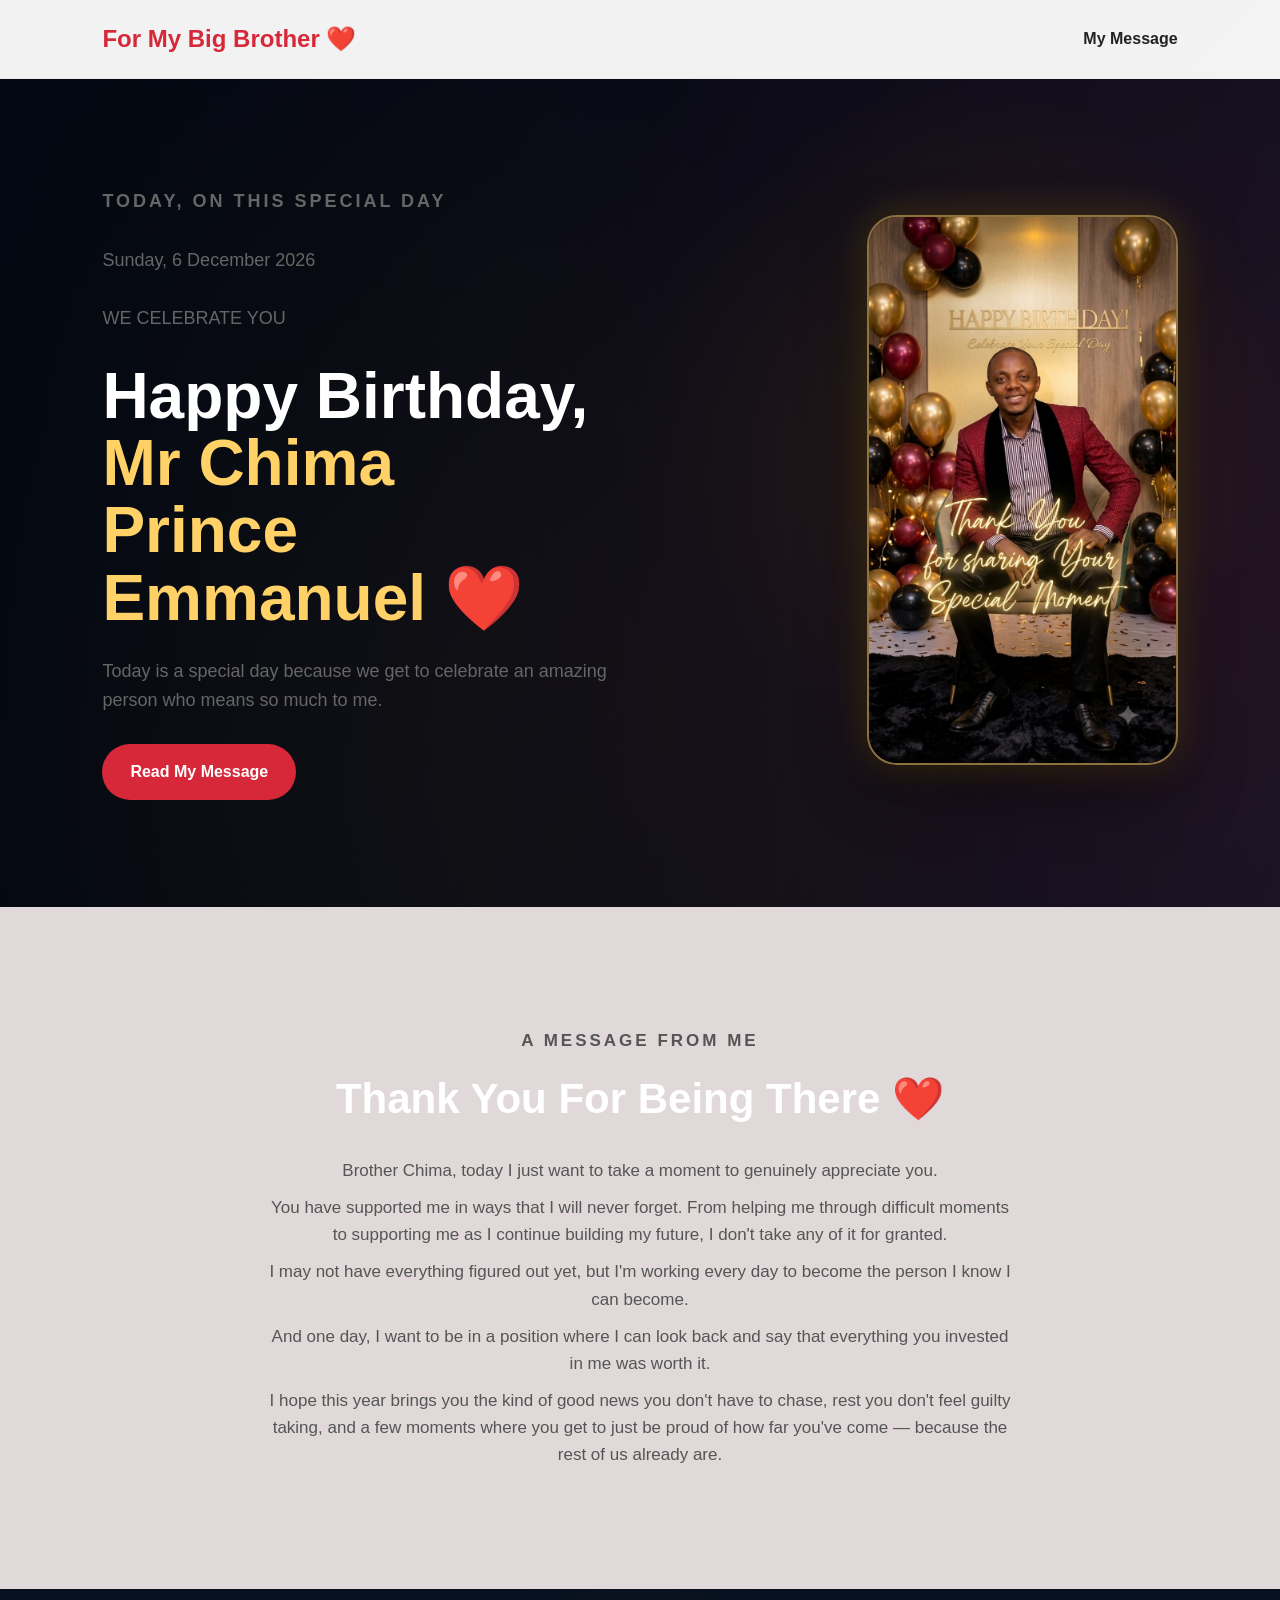
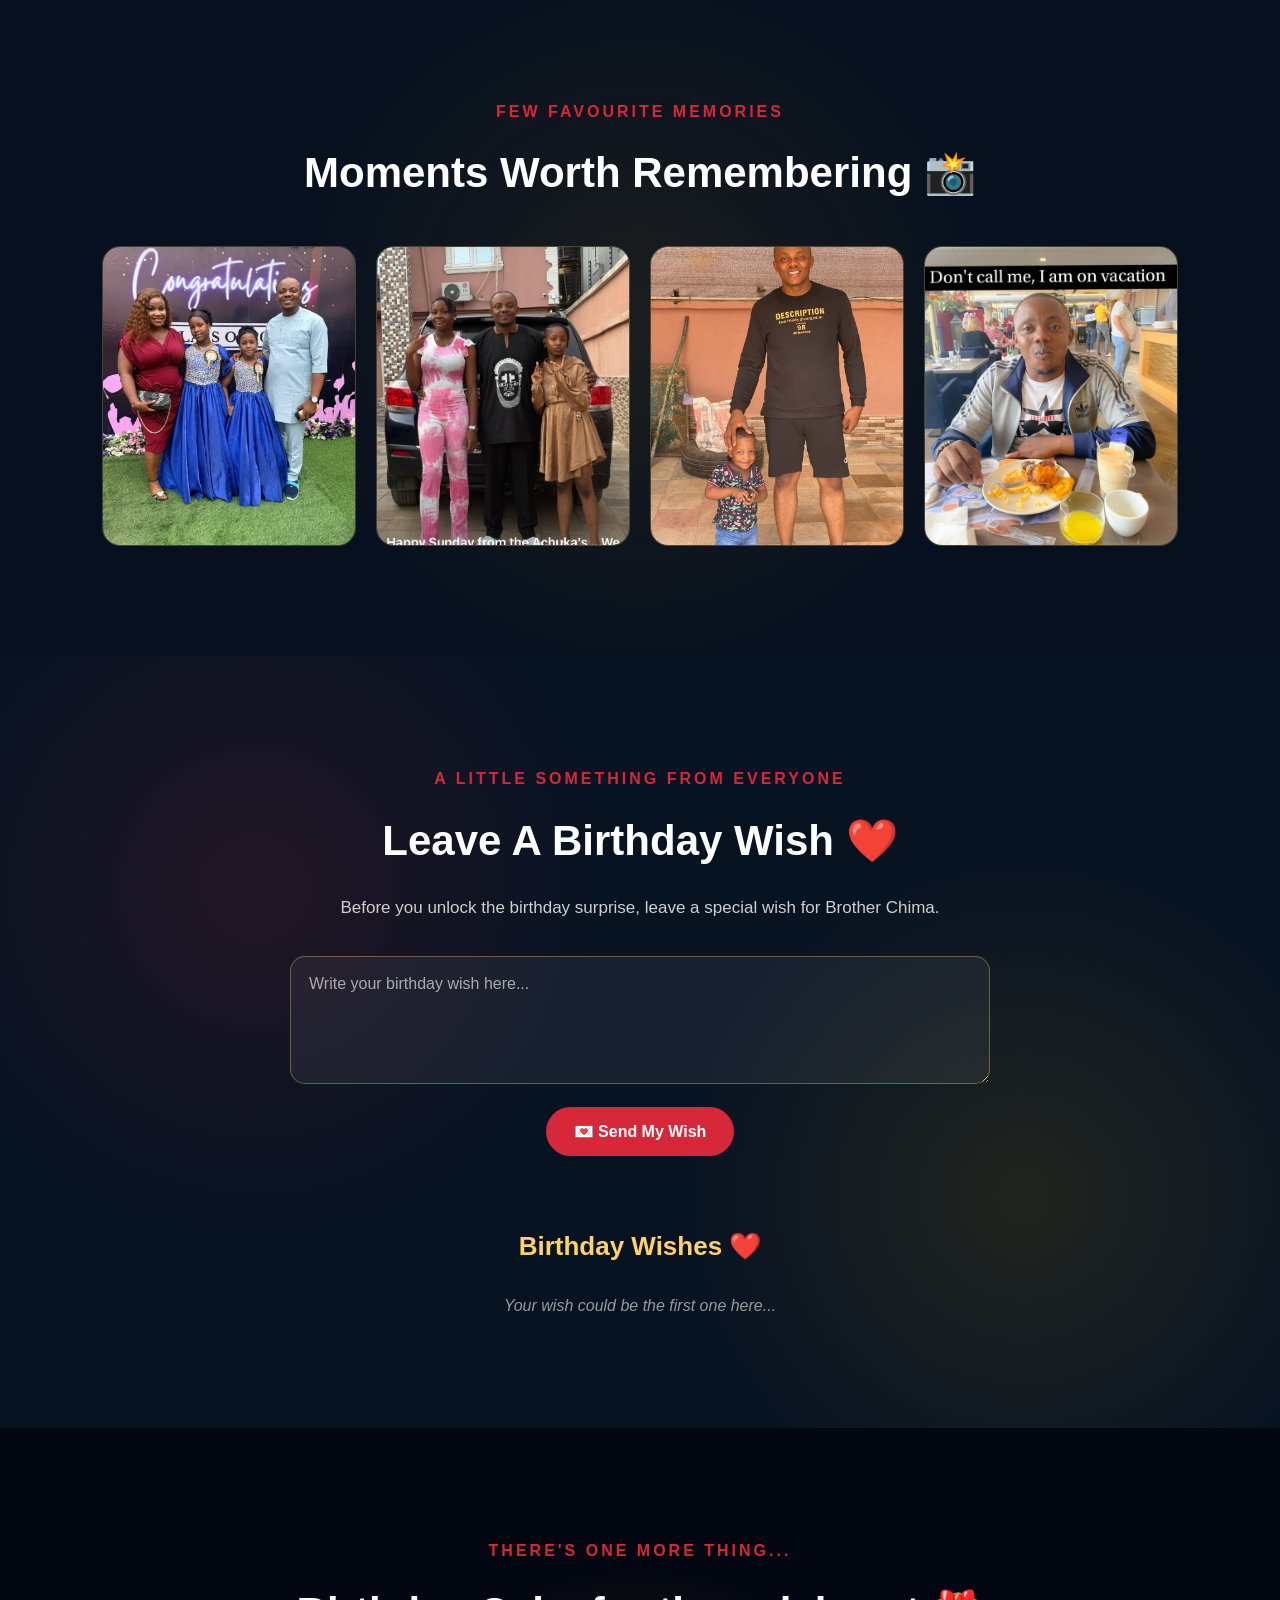
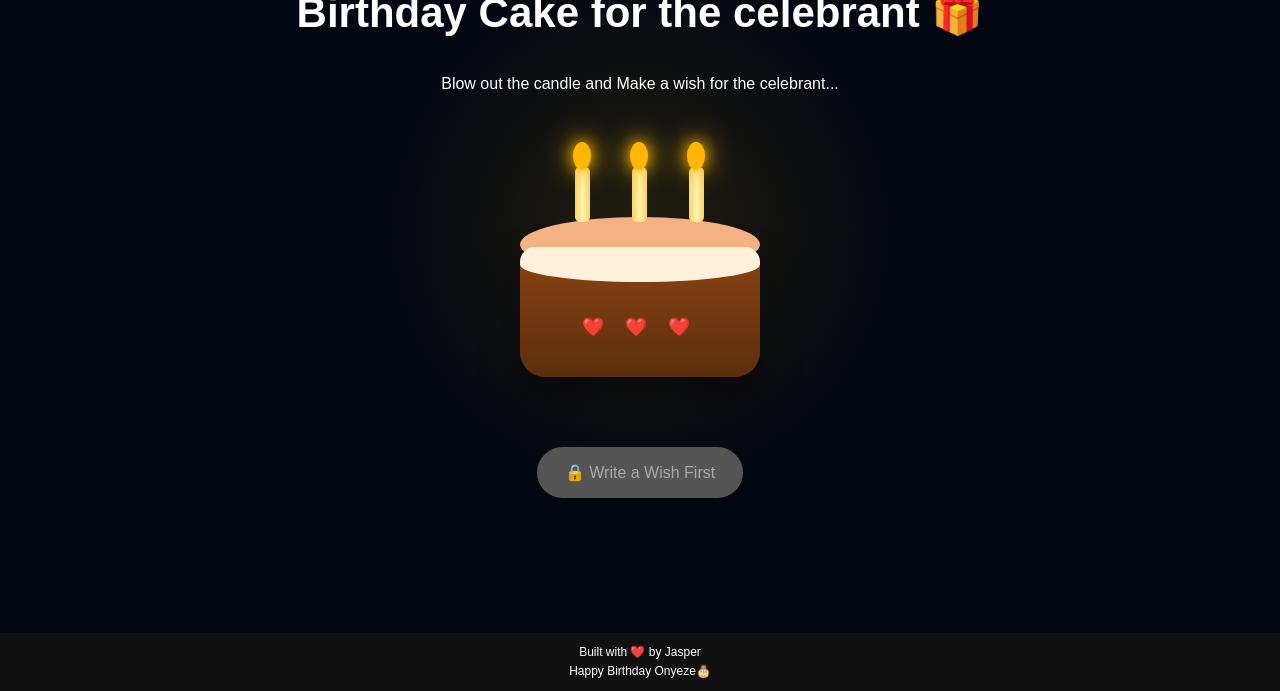
==== commit dbf8ba43: "wishes and cake funationalities combined" ====
--- a/index.html
+++ b/index.html
@@ -22,15 +22,20 @@
       <!-- Hero Section -->
       <section class="hero">
         <div class="hero-content">
-          <p class="small-text">TODAY,ON THIS SPECIAL DAY</p>
+          <p class="small-text">TODAY, ON THIS SPECIAL DAY</p>
 
           <p id="birthdayDate"></p>
 
-          <P>WE CELEBRATE YOU</P>
+          <p>WE CELEBRATE YOU</p>
 
           <h1>
             Happy Birthday,<br />
-            <span class="gold-text">Mr Chima <br> Prince <br> Emmanuel</span> ❤️
+            <span class="gold-text">
+              Mr Chima <br />
+              Prince <br />
+              Emmanuel
+            </span>
+            ❤️
           </h1>
 
           <p>
@@ -38,11 +43,14 @@
             who means so much to me.
           </p>
 
-          <a href="#message" class="btn"> Read My Message </a>
+          <a href="#message" class="btn">Read My Message</a>
         </div>
 
         <div class="hero-image">
-          <img src="images/brother.SittedCorrectWtriteUp.png" alt="My brother" />
+          <img
+            src="images/brother.SittedCorrectWtriteUp.png"
+            alt="My brother"
+          />
         </div>
       </section>
 
@@ -73,22 +81,27 @@
           that everything you invested in me was worth it.
         </p>
 
-         <p>I hope this year brings you the kind of good news you don't have to chase, 
-            rest you don't feel guilty taking, and a few moments where you get to just be proud of how far you've come — because the rest of us already are.
-         </p>
-   
+        <p>
+          I hope this year brings you the kind of good news you don't have to
+          chase, rest you don't feel guilty taking, and a few moments where you
+          get to just be proud of how far you've come — because the rest of us
+          already are.
+        </p>
       </section>
 
       <!-- Gallery -->
       <section class="gallery-section">
-        <p class="small-text"> FEW FAVOURITE MEMORIES</p>
+        <p class="small-text">FEW FAVOURITE MEMORIES</p>
 
         <h2>Moments Worth Remembering 📸</h2>
 
         <div class="gallery">
           <img src="images/brother. WithWife&Twins.jpg" alt="Memory" />
+
           <img src="images/brother.WithAmy&Sommie.jpg" alt="Memory" />
+
           <img src="images/brother.WithSmallChimaobi.jpg" alt="Memory" />
+
           <img src="images/brother.Eating.jpg" alt="Memory" />
         </div>
       </section>
@@ -100,8 +113,8 @@
         <h2>Leave A Birthday Wish ❤️</h2>
 
         <p>
-          Before you unlock the birthday surprise, leave a special wish
-          for Brother Chima.
+          Before you unlock the birthday surprise, leave a special wish for
+          Brother Chima.
         </p>
 
         <div class="wish-form">
@@ -118,21 +131,18 @@
           <h3>Birthday Wishes ❤️</h3>
 
           <div id="wishesList">
-            <p class="empty-wishes">
-              Your wish could be the first one here...
-            </p>
+            <p class="empty-wishes">Your wish could be the first one here...</p>
           </div>
         </div>
       </section>
-
 
       <!-- Surprise -->
       <section class="surprise">
         <p class="small-text">THERE'S ONE MORE THING...</p>
 
-        <h2>Your Birthday Cake 🎁</h2>
+        <h2>Birthday Cake for the celebrant 🎁</h2>
 
-        <p>Blow out the candle and Make a wish, Big Brother...</p>
+        <p>Blow out the candle and Make a wish for the celebrant...</p>
 
         <div class="cake-container">
           <div class="cake">
@@ -158,7 +168,7 @@
           </div>
         </div>
 
-        <button id="surpriseBtn">🎁 Make a Wish</button>
+        <button id="surpriseBtn">🎁 Cake Surprise</button>
 
         <p id="surpriseMessage"></p>
       </section>
--- a/style.css
+++ b/style.css
@@ -12,21 +12,31 @@
   font-family: Arial, sans-serif;
   line-height: 1.6;
   color: #fff;
+
   background:
     radial-gradient(
       circle at 15% 20%,
       rgba(255, 193, 7, 0.18),
       transparent 25%
     ),
-    radial-gradient(circle at 85% 15%, rgba(214, 40, 57, 0.2), transparent 30%),
+    radial-gradient(
+      circle at 85% 15%,
+      rgba(214, 40, 57, 0.2),
+      transparent 30%
+    ),
     linear-gradient(135deg, #050b18, #0b1729 50%, #030711);
+
   overflow-x: hidden;
 }
+
+
+/* Header */
 
 header {
   padding: 20px 8%;
   background: rgba(255, 255, 255, 0.95);
   border-bottom: 1px solid #eee;
+
   position: sticky;
   top: 0;
   z-index: 1000;
@@ -48,12 +58,17 @@
   font-weight: bold;
 }
 
+
+/* Hero */
+
 .hero {
   min-height: 92vh;
   padding: 80px 8%;
+
   display: flex;
   align-items: center;
   justify-content: space-between;
+
   gap: 60px;
 
   background:
@@ -63,7 +78,11 @@
       rgba(3, 7, 17, 0.65),
       rgba(3, 7, 17, 0.25)
     ),
-    radial-gradient(circle at 75% 40%, rgba(255, 193, 7, 0.15), transparent 30%);
+    radial-gradient(
+      circle at 75% 40%,
+      rgba(255, 193, 7, 0.15),
+      transparent 30%
+    );
 
   position: relative;
   overflow: hidden;
@@ -108,27 +127,27 @@
     0 25px 60px rgba(0, 0, 0, 0.5);
 }
 
-.hero-image img {
-  width: 100%;
-  max-width: 480px;
-  height: 550px;
-  object-fit: cover;
-  border-radius: 30px;
-  box-shadow: 0 25px 60px rgba(0, 0, 0, 0.15);
-}
-
 .gold-text {
   color: #ffd166;
 }
 
+
+/* Buttons */
+
 .btn {
   display: inline-block;
+
   padding: 15px 28px;
+
   background: #d62839;
   color: white;
+
   text-decoration: none;
+
   border-radius: 30px;
+
   font-weight: bold;
+
   transition: 0.3s;
 }
 
@@ -137,56 +156,69 @@
   background: #b71f30;
 }
 
+
+/* General Sections */
+
 .message,
-.prayer,
-.promise,
 .surprise {
   padding: 110px 8%;
   text-align: center;
 }
 
+
+/* Appreciation */
+
+.message {
+  background: rgb(225, 217, 217);
+}
+
+.message h2,
+.gallery-section h2,
+.surprise h2 {
+  font-size: 42px;
+  margin-bottom: 25px;
+}
+
+.message p {
+  max-width: 750px;
+  margin: 10px auto;
+
+  color: #555;
+  font-size: 17px;
+}
+
+
+/* Gallery */
+
 .gallery-section {
   padding: 110px 8%;
   text-align: center;
 
   background:
-    radial-gradient(circle at center, rgba(255, 193, 7, 0.08), transparent 50%),
+    radial-gradient(
+      circle at center,
+      rgba(255, 193, 7, 0.08),
+      transparent 50%
+    ),
     #07101f;
-}
-
-.message {
-  background: rgb(225, 217, 217);
-}
-
-.message h2,
-.prayer h2,
-.promise h2,
-.surprise h2,
-.gallery-section h2 {
-  font-size: 42px;
-  margin-bottom: 25px;
-}
-
-.message p,
-.prayer p,
-.promise p {
-  max-width: 750px;
-  margin: 10px auto;
-  color: #555;
-  font-size: 17px;
 }
 
 .gallery {
   display: grid;
+
   grid-template-columns: repeat(4, 1fr);
+
   gap: 20px;
+
   margin-top: 40px;
 }
 
 .gallery img {
   width: 100%;
   height: 300px;
+
   object-fit: cover;
+
   border-radius: 18px;
 
   border: 1px solid rgba(255, 209, 102, 0.25);
@@ -199,202 +231,11 @@
 .gallery img:hover {
   transform: translateY(-8px) scale(1.03);
 
-  box-shadow: 0 15px 40px rgba(0, 0, 0, 0.4);
-}
-
-.promise {
-  background: linear-gradient(135deg, #9c6b00, #d49b20, #8a5a00);
-  color: white;
-}
-
-.promise p {
-  color: white;
-}
-
-.promise strong {
-  display: block;
-  margin-top: 20px;
-  font-size: 22px;
-}
-
-.surprise {
-  background:
-    radial-gradient(circle at center, rgba(255, 193, 7, 0.12), transparent 35%),
-    #030711;
-  color: white;
-}
-
-.surprise button {
-  border: none;
-  padding: 16px 28px;
-  border-radius: 30px;
-  background: #d62839;
-  color: white;
-  font-size: 16px;
-  cursor: pointer;
-  margin-top: 20px;
-  transition: 0.3s;
-}
-
-.surprise button:hover {
-  transform: translateY(-3px);
-}
-
-#surpriseMessage {
-  margin-top: 25px;
-  font-size: 20px;
-  font-weight: bold;
-}
-
-.cake-container {
-  display: flex;
-  justify-content: center;
-  align-items: center;
-  margin: 50px 0;
-}
-
-.cake {
-  position: relative;
-  width: 280px;
-  height: 230px;
-}
-
-.cake-body {
-  position: absolute;
-  bottom: 0;
-  left: 20px;
-
-  width: 240px;
-  height: 130px;
-
-  background: linear-gradient(to bottom, #8b4513, #5c2e0d);
-
-  border-radius: 15px 15px 25px 25px;
-
-  box-shadow: 0 20px 40px rgba(0, 0, 0, 0.4);
-}
-
-.cake-top {
-  position: absolute;
-
-  width: 240px;
-  height: 55px;
-
-  left: 20px;
-  top: 70px;
-
-  background: #f4b183;
-
-  border-radius: 50%;
-
-  z-index: 3;
-}
-
-.icing {
-  position: absolute;
-
-  width: 240px;
-  height: 35px;
-
-  top: 0;
-  left: 0;
-
-  background: #fff1dc;
-
-  border-radius: 15px 15px 50% 50%;
-
-  z-index: 5;
-}
-
-.cake-decoration {
-  position: absolute;
-
-  width: 100%;
-  text-align: center;
-
-  bottom: 35px;
-
-  font-size: 18px;
-
-  letter-spacing: 8px;
-}
-
-.candle {
-  position: absolute;
-
-  width: 15px;
-  height: 55px;
-
-  background: linear-gradient(to right, #ffd166, #fff3b0, #ffd166);
-
-  top: 20px;
-
-  border-radius: 5px;
-
-  z-index: 10;
-}
-
-.candle-one {
-  left: 75px;
-}
-
-.candle-two {
-  left: 132px;
-}
-
-.candle-three {
-  left: 189px;
-}
-
-.flame {
-  position: absolute;
-
-  width: 18px;
-  height: 28px;
-
-  background: #ffb703;
-
-  border-radius: 50% 50% 50% 50%;
-
-  top: -25px;
-  left: -2px;
-
   box-shadow:
-    0 0 15px #ffb703,
-    0 0 30px #ffb703;
-
-  animation: flicker 0.5s infinite alternate;
-}
-
-@keyframes flicker {
-  from {
-    transform: scale(1);
-    opacity: 1;
-  }
-
-  to {
-    transform: scale(0.75);
-    opacity: 0.7;
-  }
-}
-
-.cake {
-  animation: cakeFloat 3s ease-in-out infinite;
-}
-
-@keyframes cakeFloat {
-  0% {
-    transform: translateY(0);
-  }
-
-  50% {
-    transform: translateY(-10px);
-  }
-
-  100% {
-    transform: translateY(0);
-  }
-}
+    0 15px 40px rgba(0, 0, 0, 0.4);
+}
+
+
 /* Birthday Wishes */
 
 .wishes-section {
@@ -423,6 +264,7 @@
 .wishes-section > p:not(.small-text) {
   max-width: 650px;
   margin: 0 auto 35px;
+
   color: #cfcfcf;
   font-size: 17px;
 }
@@ -434,8 +276,11 @@
 
 #wishInput {
   width: 100%;
+
   padding: 18px;
+
   border: 1px solid rgba(255, 209, 102, 0.35);
+
   border-radius: 15px;
 
   background: rgba(255, 255, 255, 0.06);
@@ -445,6 +290,7 @@
   font-size: 16px;
 
   resize: vertical;
+
   outline: none;
 
   transition: 0.3s;
@@ -456,12 +302,16 @@
 
 #wishInput:focus {
   border-color: #ffd166;
-  box-shadow: 0 0 20px rgba(255, 193, 7, 0.12);
+
+  box-shadow:
+    0 0 20px rgba(255, 193, 7, 0.12);
 }
 
 #wishBtn {
   border: none;
+
   padding: 15px 28px;
+
   margin-top: 15px;
 
   border-radius: 30px;
@@ -473,69 +323,96 @@
   font-weight: bold;
 
   cursor: pointer;
+
   transition: 0.3s;
 }
 
 #wishBtn:hover {
   transform: translateY(-3px);
+
   background: #b71f30;
 }
 
 .wishes-display {
   max-width: 800px;
+
   margin: 70px auto 0;
+
   text-align: left;
 }
 
 .wishes-display h3 {
   text-align: center;
+
   color: #ffd166;
+
   font-size: 26px;
+
   margin-bottom: 25px;
 }
 
 #wishesList {
   display: flex;
+
   flex-direction: column;
+
   gap: 15px;
 }
 
 .empty-wishes {
   text-align: center;
+
   color: #999;
+
   font-style: italic;
 }
 
 .wish-card {
   padding: 20px;
+
   border-radius: 15px;
 
   background: rgba(255, 255, 255, 0.06);
+
   border: 1px solid rgba(255, 209, 102, 0.15);
 
-  box-shadow: 0 10px 30px rgba(0, 0, 0, 0.2);
+  box-shadow:
+    0 10px 30px rgba(0, 0, 0, 0.2);
 
   animation: wishAppear 0.5s ease;
 }
 
 .wish-card p {
   margin: 0;
+
   color: #eee;
+
   font-size: 16px;
+
   line-height: 1.7;
+}
+
+.wish-heart {
+  color: #d62839;
+
+  margin-right: 8px;
 }
 
 .delete-wish {
   margin-top: 12px;
+
   padding: 8px 14px;
 
   border: none;
+
   border-radius: 20px;
 
   background: rgba(214, 40, 57, 0.15);
+
   color: #ff6b78;
 
   font-size: 13px;
+
   cursor: pointer;
 
   transition: 0.3s;
@@ -543,46 +420,295 @@
 
 .delete-wish:hover {
   background: #d62839;
+
   color: white;
-}
-
-
-.wish-heart {
-  color: #d62839;
-  margin-right: 8px;
 }
 
 @keyframes wishAppear {
   from {
     opacity: 0;
+
     transform: translateY(15px);
   }
 
   to {
     opacity: 1;
+
     transform: translateY(0);
   }
 }
 
+
+/* Birthday Surprise */
+
+.surprise {
+  background:
+    radial-gradient(
+      circle at center,
+      rgba(255, 193, 7, 0.12),
+      transparent 35%
+    ),
+    #030711;
+
+  color: white;
+}
+
+.surprise button {
+  border: none;
+
+  padding: 16px 28px;
+
+  border-radius: 30px;
+
+  background: #d62839;
+
+  color: white;
+
+  font-size: 16px;
+
+  cursor: pointer;
+
+  margin-top: 20px;
+
+  transition: 0.3s;
+}
+
+.surprise button:hover {
+  transform: translateY(-3px);
+}
+
+.surprise button:disabled {
+  background: #555;
+
+  color: #aaa;
+
+  cursor: not-allowed;
+
+  transform: none;
+}
+
+.surprise button:disabled:hover {
+  background: #555;
+
+  transform: none;
+}
+
+#surpriseMessage {
+  margin-top: 25px;
+
+  font-size: 20px;
+
+  font-weight: bold;
+}
+
+
+/* Cake */
+
+.cake-container {
+  display: flex;
+
+  justify-content: center;
+  align-items: center;
+
+  margin: 50px 0;
+}
+
+.cake {
+  position: relative;
+
+  width: 280px;
+  height: 230px;
+}
+
+.cake-body {
+  position: absolute;
+
+  bottom: 0;
+  left: 20px;
+
+  width: 240px;
+  height: 130px;
+
+  background:
+    linear-gradient(
+      to bottom,
+      #8b4513,
+      #5c2e0d
+    );
+
+  border-radius:
+    15px 15px 25px 25px;
+
+  box-shadow:
+    0 20px 40px rgba(0, 0, 0, 0.4);
+}
+
+.cake-top {
+  position: absolute;
+
+  width: 240px;
+  height: 55px;
+
+  left: 20px;
+  top: 70px;
+
+  background: #f4b183;
+
+  border-radius: 50%;
+
+  z-index: 3;
+}
+
+.icing {
+  position: absolute;
+
+  width: 240px;
+  height: 35px;
+
+  top: 0;
+  left: 0;
+
+  background: #fff1dc;
+
+  border-radius:
+    15px 15px 50% 50%;
+
+  z-index: 5;
+}
+
+.cake-decoration {
+  position: absolute;
+
+  width: 100%;
+
+  text-align: center;
+
+  bottom: 35px;
+
+  font-size: 18px;
+
+  letter-spacing: 8px;
+}
+
+.candle {
+  position: absolute;
+
+  width: 15px;
+  height: 55px;
+
+  background:
+    linear-gradient(
+      to right,
+      #ffd166,
+      #fff3b0,
+      #ffd166
+    );
+
+  top: 20px;
+
+  border-radius: 5px;
+
+  z-index: 10;
+}
+
+.candle-one {
+  left: 75px;
+}
+
+.candle-two {
+  left: 132px;
+}
+
+.candle-three {
+  left: 189px;
+}
+
+.flame {
+  position: absolute;
+
+  width: 18px;
+  height: 28px;
+
+  background: #ffb703;
+
+  border-radius: 50%;
+
+  top: -25px;
+  left: -2px;
+
+  box-shadow:
+    0 0 15px #ffb703,
+    0 0 30px #ffb703;
+
+  animation:
+    flicker 0.5s infinite alternate;
+}
+
+@keyframes flicker {
+  from {
+    transform: scale(1);
+
+    opacity: 1;
+  }
+
+  to {
+    transform: scale(0.75);
+
+    opacity: 0.7;
+  }
+}
+
+.cake {
+  animation:
+    cakeFloat 3s ease-in-out infinite;
+}
+
+@keyframes cakeFloat {
+  0% {
+    transform: translateY(0);
+  }
+
+  50% {
+    transform: translateY(-10px);
+  }
+
+  100% {
+    transform: translateY(0);
+  }
+}
+
+
+/* Footer */
 
 footer {
   padding: 10px;
+
   text-align: center;
+
   background: #111;
+
   color: white;
+
   font-size: 12px;
 }
+
+
+/* Mobile */
 
 @media (max-width: 768px) {
   nav {
     flex-direction: column;
+
     gap: 10px;
+
     text-align: center;
   }
 
   .hero {
     flex-direction: column;
+
     text-align: center;
+
     padding-top: 50px;
   }
 
@@ -607,10 +733,13 @@
   }
 
   .message h2,
-  .prayer h2,
-  .promise h2,
+  .gallery-section h2,
   .surprise h2,
-  .gallery-section h2 {
+  .wishes-section h2 {
     font-size: 30px;
   }
-}
+
+  .wishes-section {
+    padding: 80px 6%;
+  }
+}
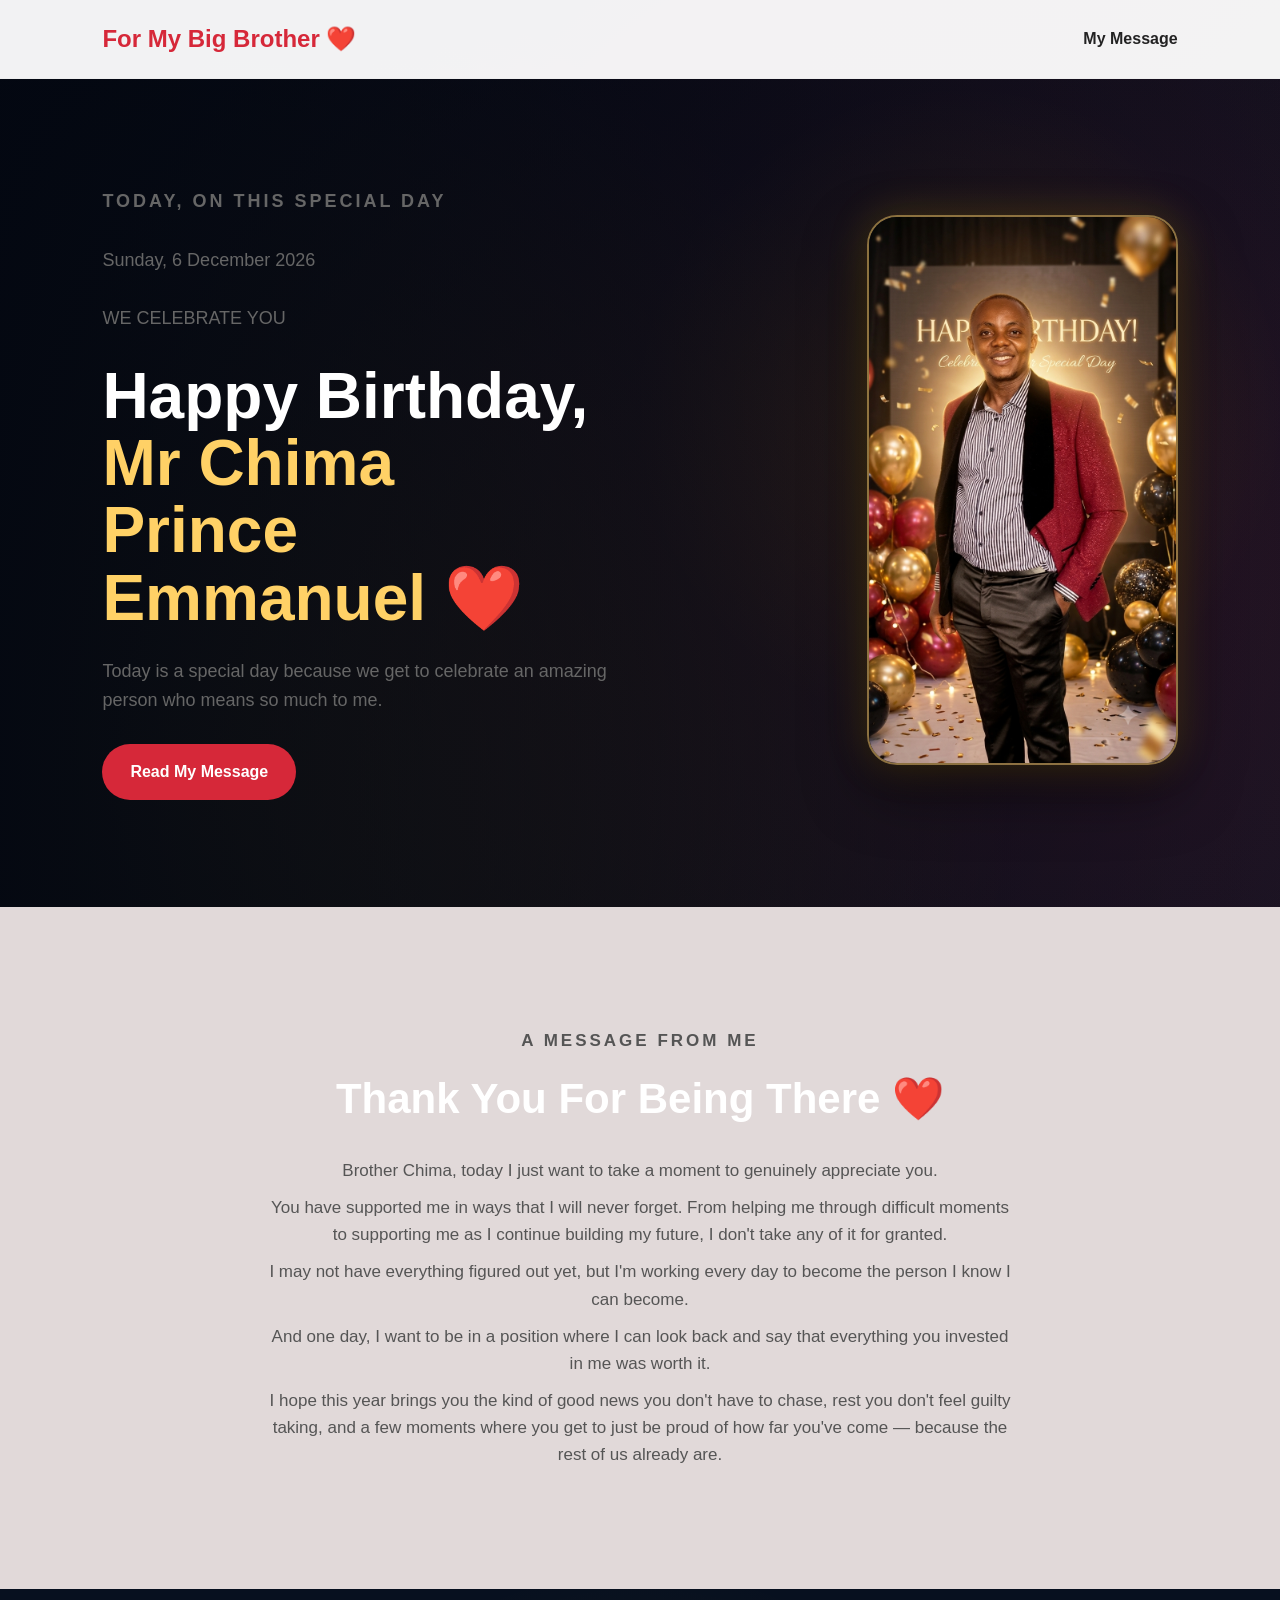
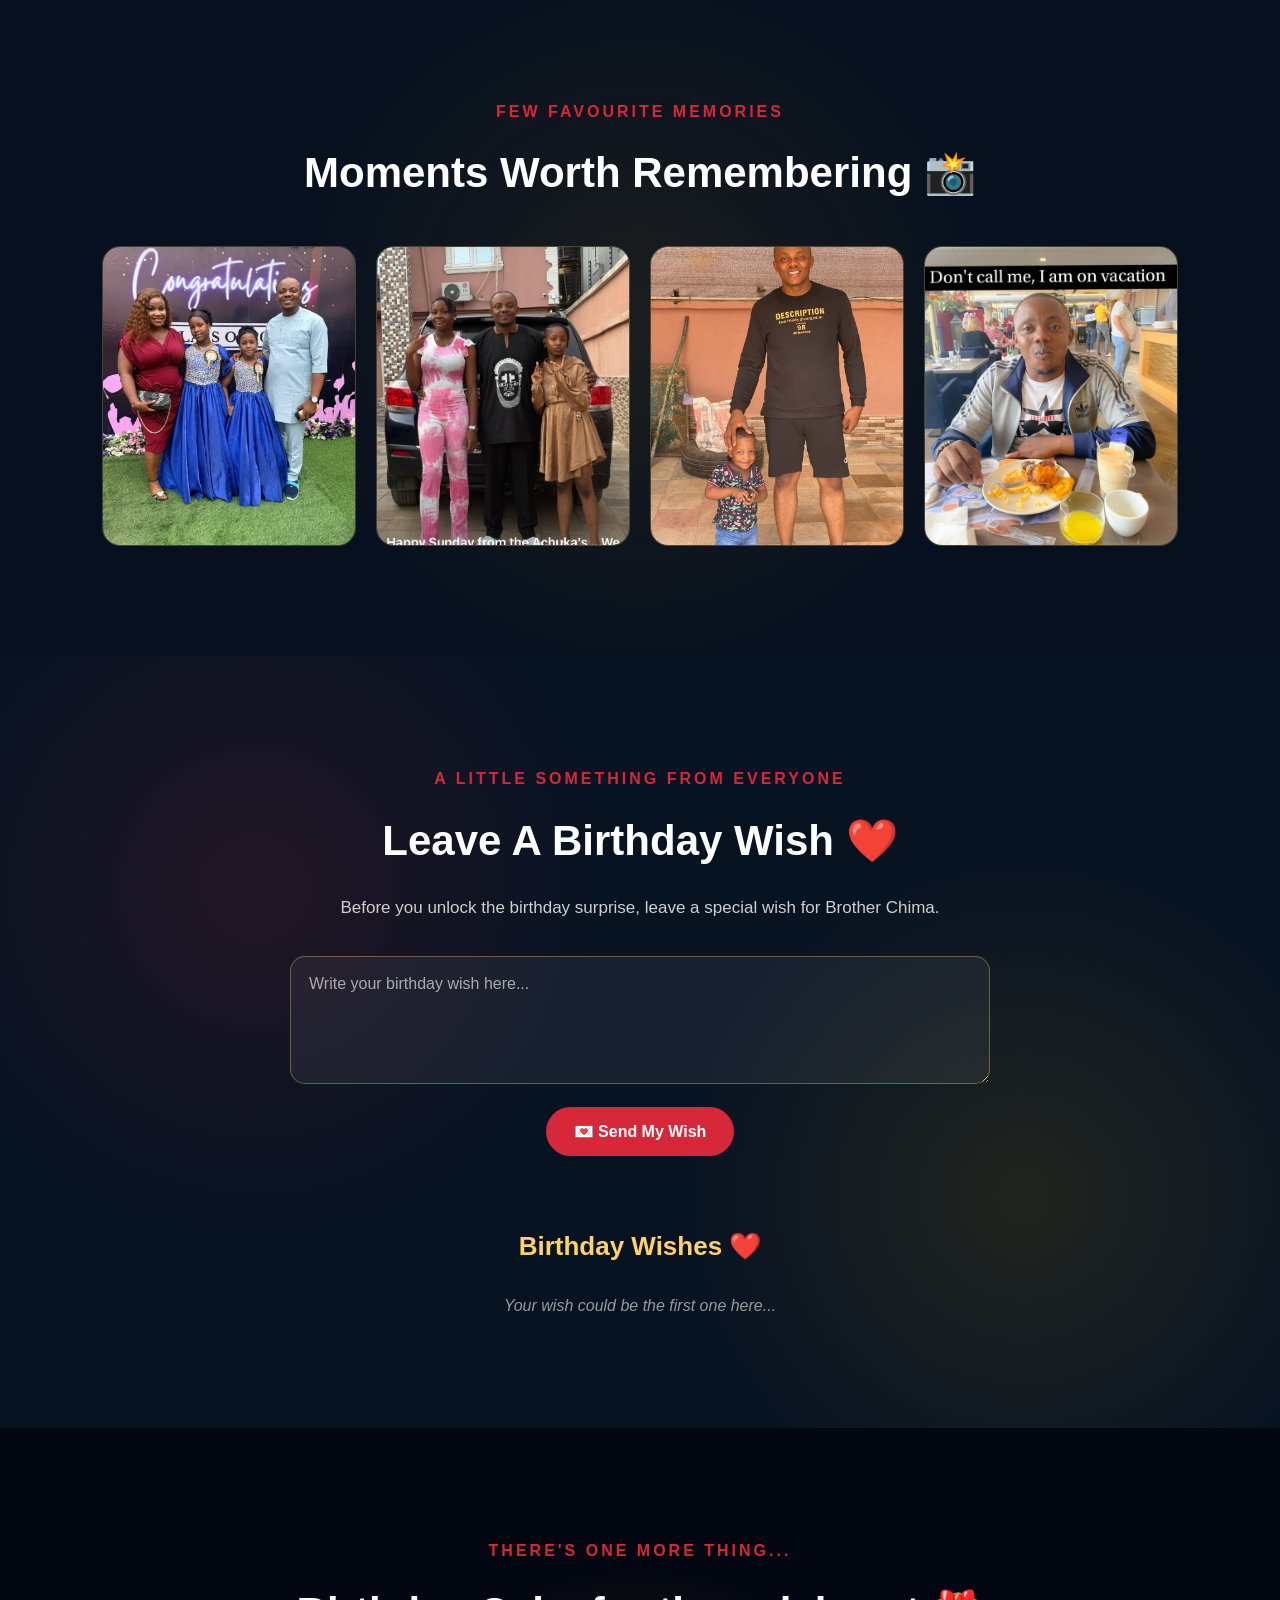
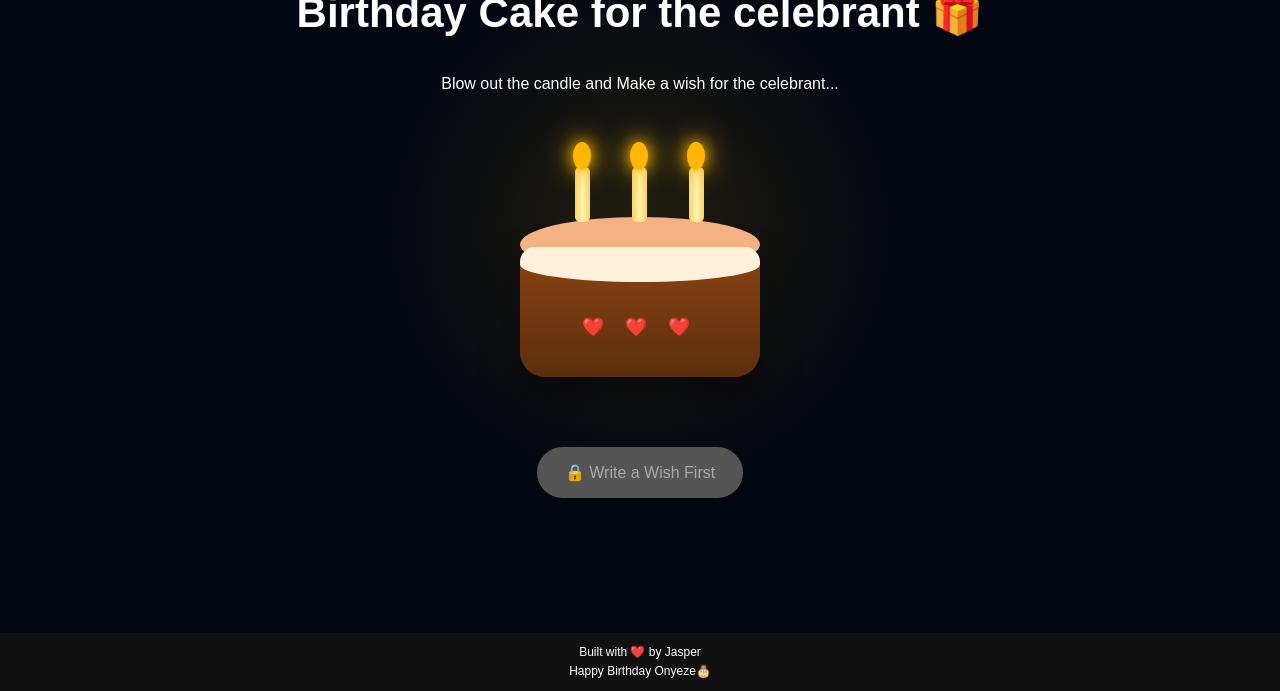
==== commit 3b901c13: "corrected photo" ====
--- a/index.html
+++ b/index.html
@@ -48,7 +48,7 @@
 
         <div class="hero-image">
           <img
-            src="images/brother.SittedCorrectWtriteUp.png"
+            src="images/brother.glowUp.png"
             alt="My brother"
           />
         </div>
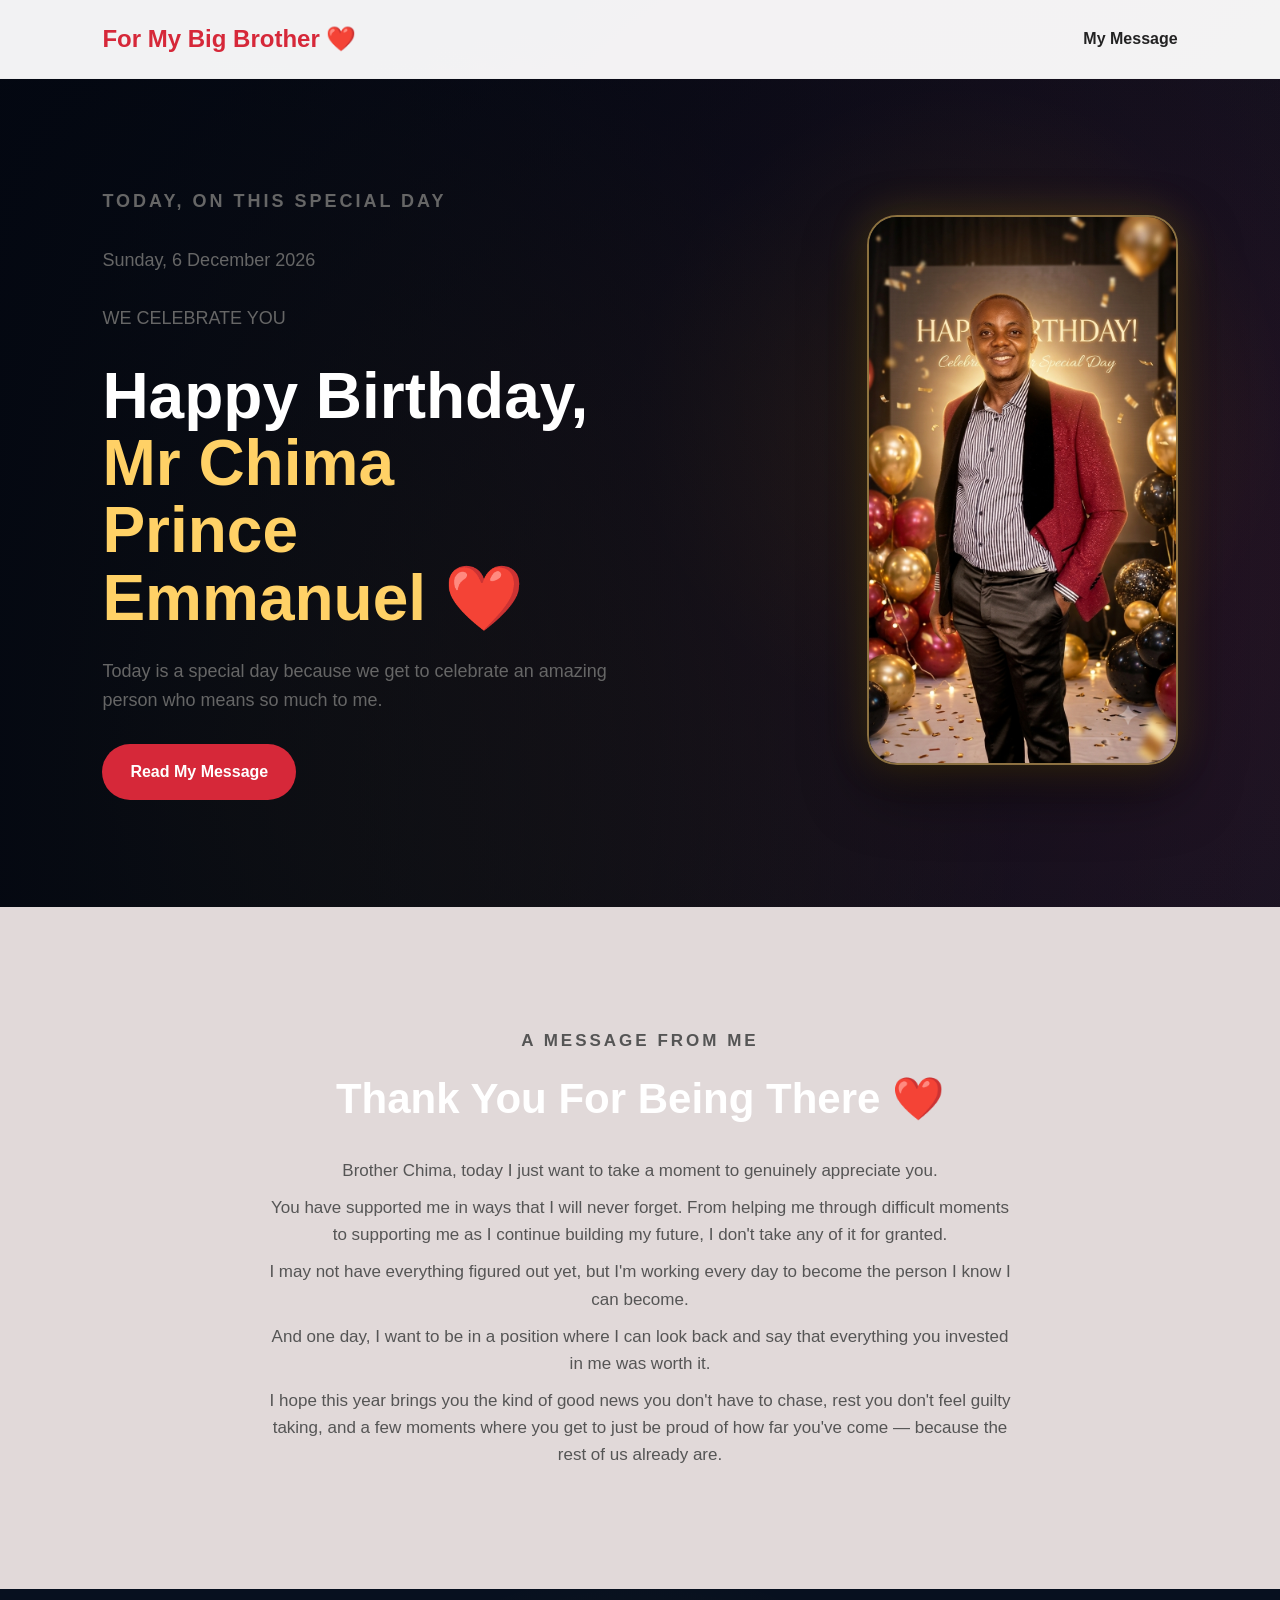
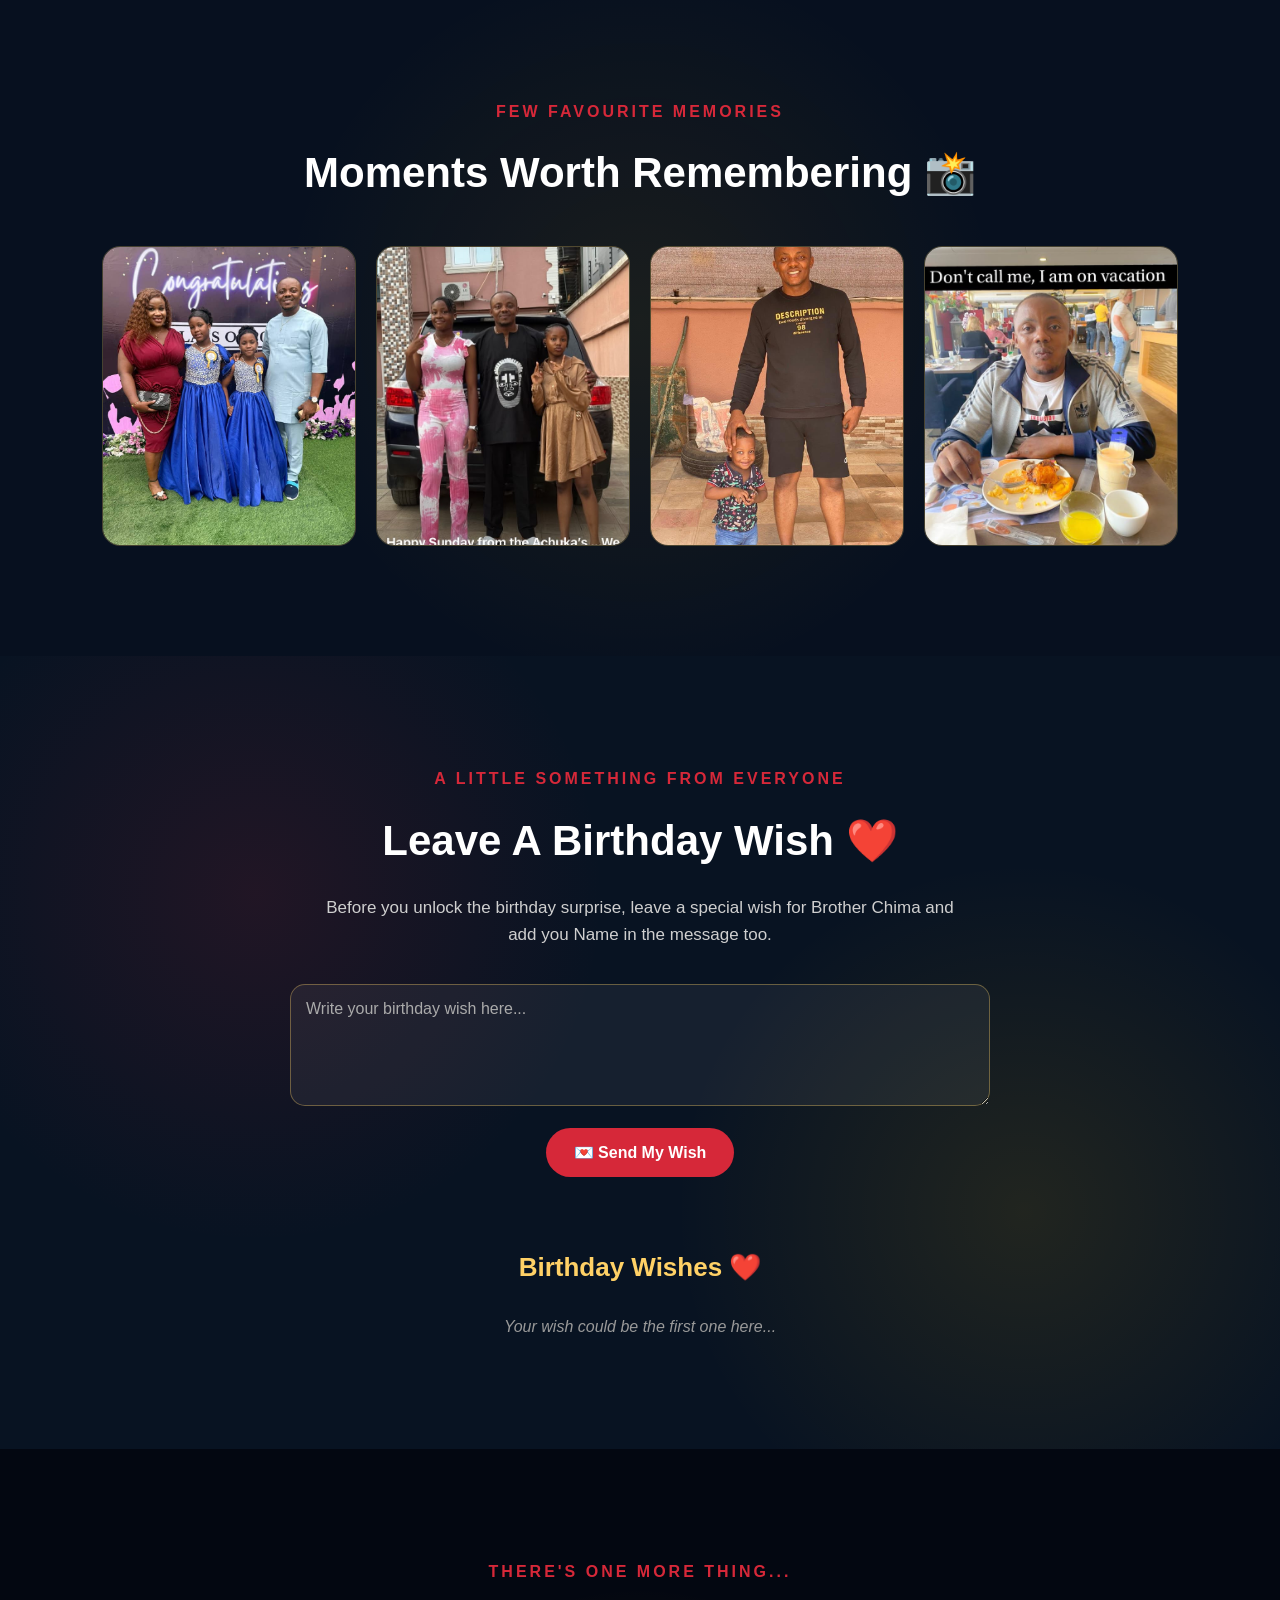
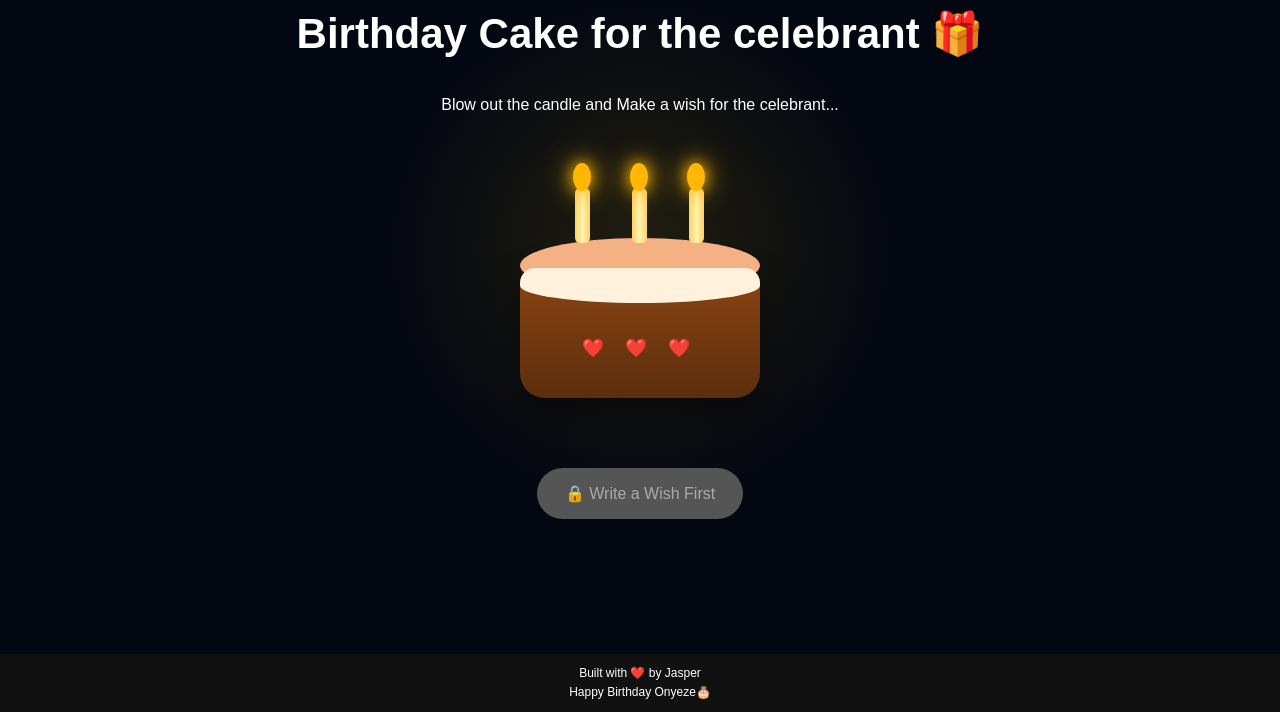
==== commit b845c6c9: "added" ====
--- a/index.html
+++ b/index.html
@@ -114,7 +114,7 @@
 
         <p>
           Before you unlock the birthday surprise, leave a special wish for
-          Brother Chima.
+          Brother Chima and add you Name in the message too.
         </p>
 
         <div class="wish-form">
--- a/style.css
+++ b/style.css
@@ -277,7 +277,7 @@
 #wishInput {
   width: 100%;
 
-  padding: 18px;
+  padding: 15px;
 
   border: 1px solid rgba(255, 209, 102, 0.35);
 
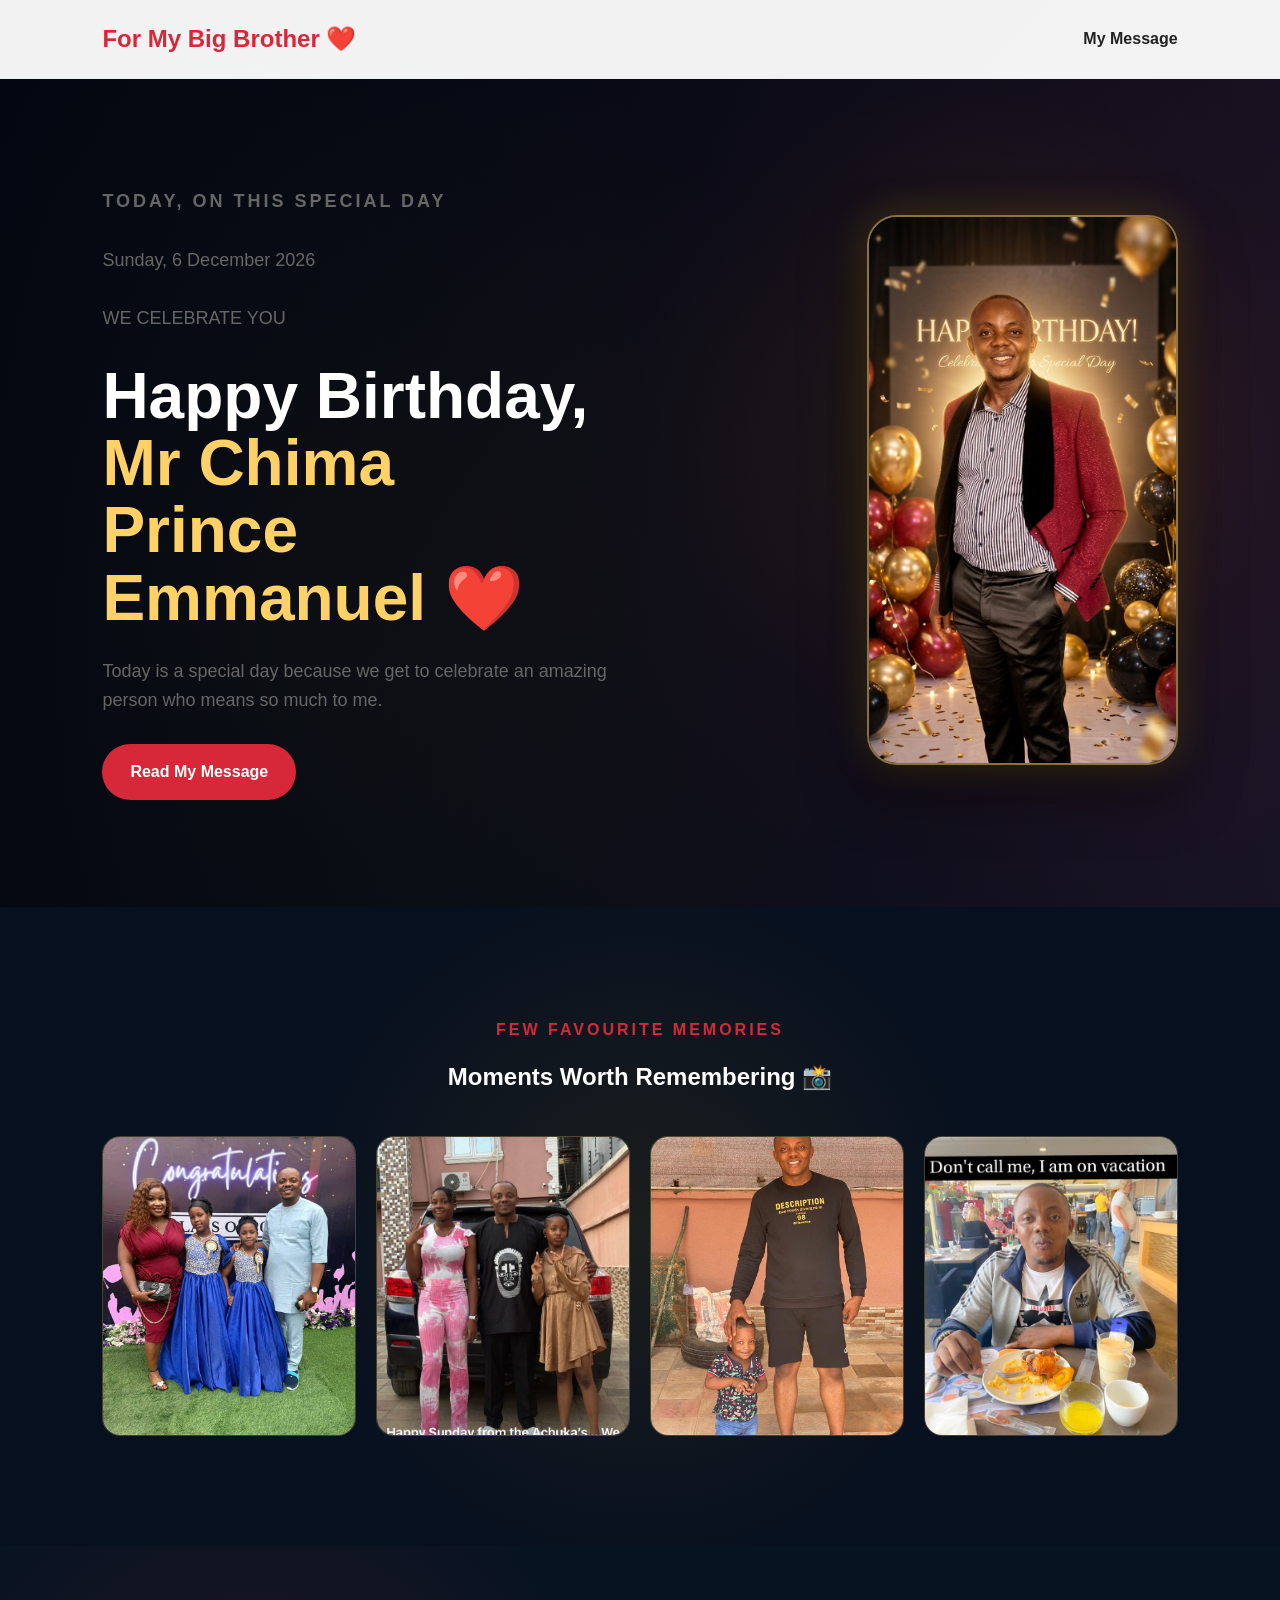
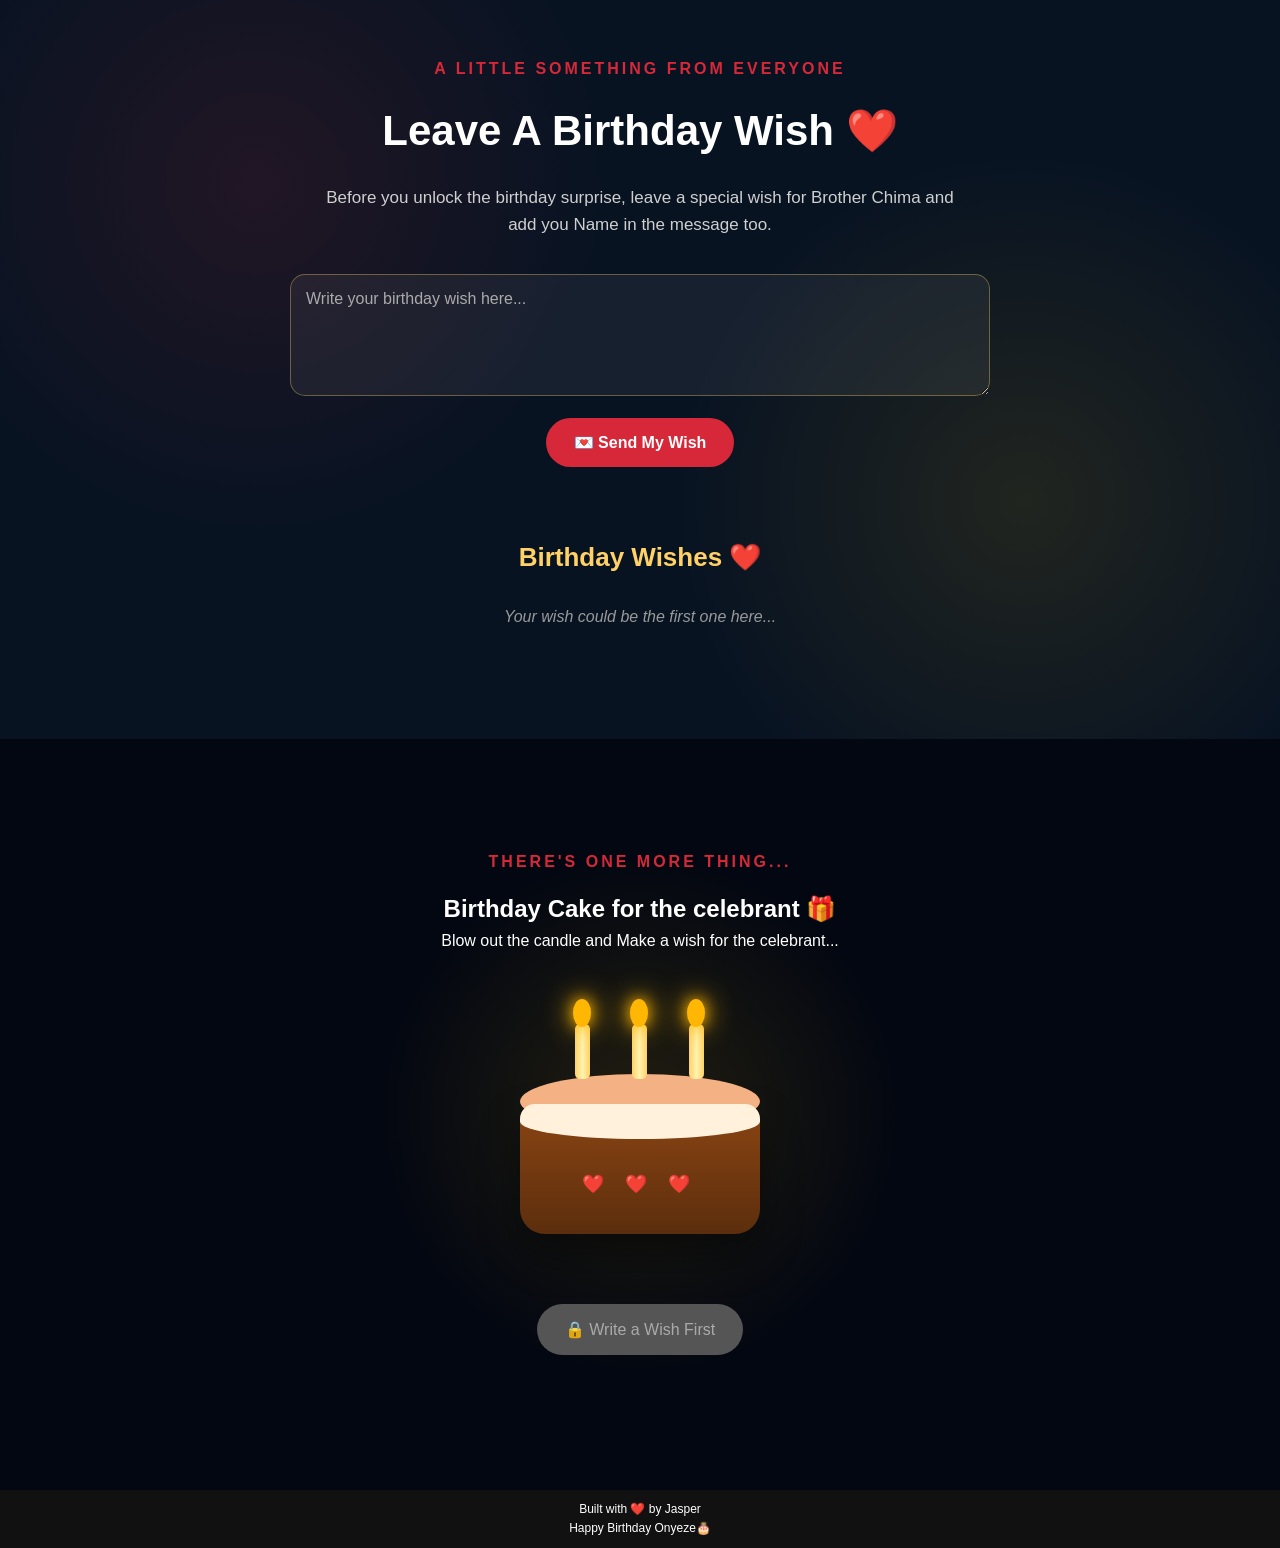
==== commit a381b24d: "removed appreciation section" ====
--- a/index.html
+++ b/index.html
@@ -52,41 +52,6 @@
             alt="My brother"
           />
         </div>
-      </section>
-
-      <!-- Appreciation Section -->
-      <section id="message" class="message">
-        <p class="small-text">A MESSAGE FROM ME</p>
-
-        <h2>Thank You For Being There ❤️</h2>
-
-        <p>
-          Brother Chima, today I just want to take a moment to genuinely
-          appreciate you.
-        </p>
-
-        <p>
-          You have supported me in ways that I will never forget. From helping
-          me through difficult moments to supporting me as I continue building
-          my future, I don't take any of it for granted.
-        </p>
-
-        <p>
-          I may not have everything figured out yet, but I'm working every day
-          to become the person I know I can become.
-        </p>
-
-        <p>
-          And one day, I want to be in a position where I can look back and say
-          that everything you invested in me was worth it.
-        </p>
-
-        <p>
-          I hope this year brings you the kind of good news you don't have to
-          chase, rest you don't feel guilty taking, and a few moments where you
-          get to just be proud of how far you've come — because the rest of us
-          already are.
-        </p>
       </section>
 
       <!-- Gallery -->
--- a/style.css
+++ b/style.css
@@ -158,33 +158,9 @@
 
 
 /* General Sections */
-
-.message,
 .surprise {
   padding: 110px 8%;
   text-align: center;
-}
-
-
-/* Appreciation */
-
-.message {
-  background: rgb(225, 217, 217);
-}
-
-.message h2,
-.gallery-section h2,
-.surprise h2 {
-  font-size: 42px;
-  margin-bottom: 25px;
-}
-
-.message p {
-  max-width: 750px;
-  margin: 10px auto;
-
-  color: #555;
-  font-size: 17px;
 }
 
 
@@ -732,8 +708,7 @@
     height: 220px;
   }
 
-  .message h2,
-  .gallery-section h2,
+ .gallery-section h2,
   .surprise h2,
   .wishes-section h2 {
     font-size: 30px;
